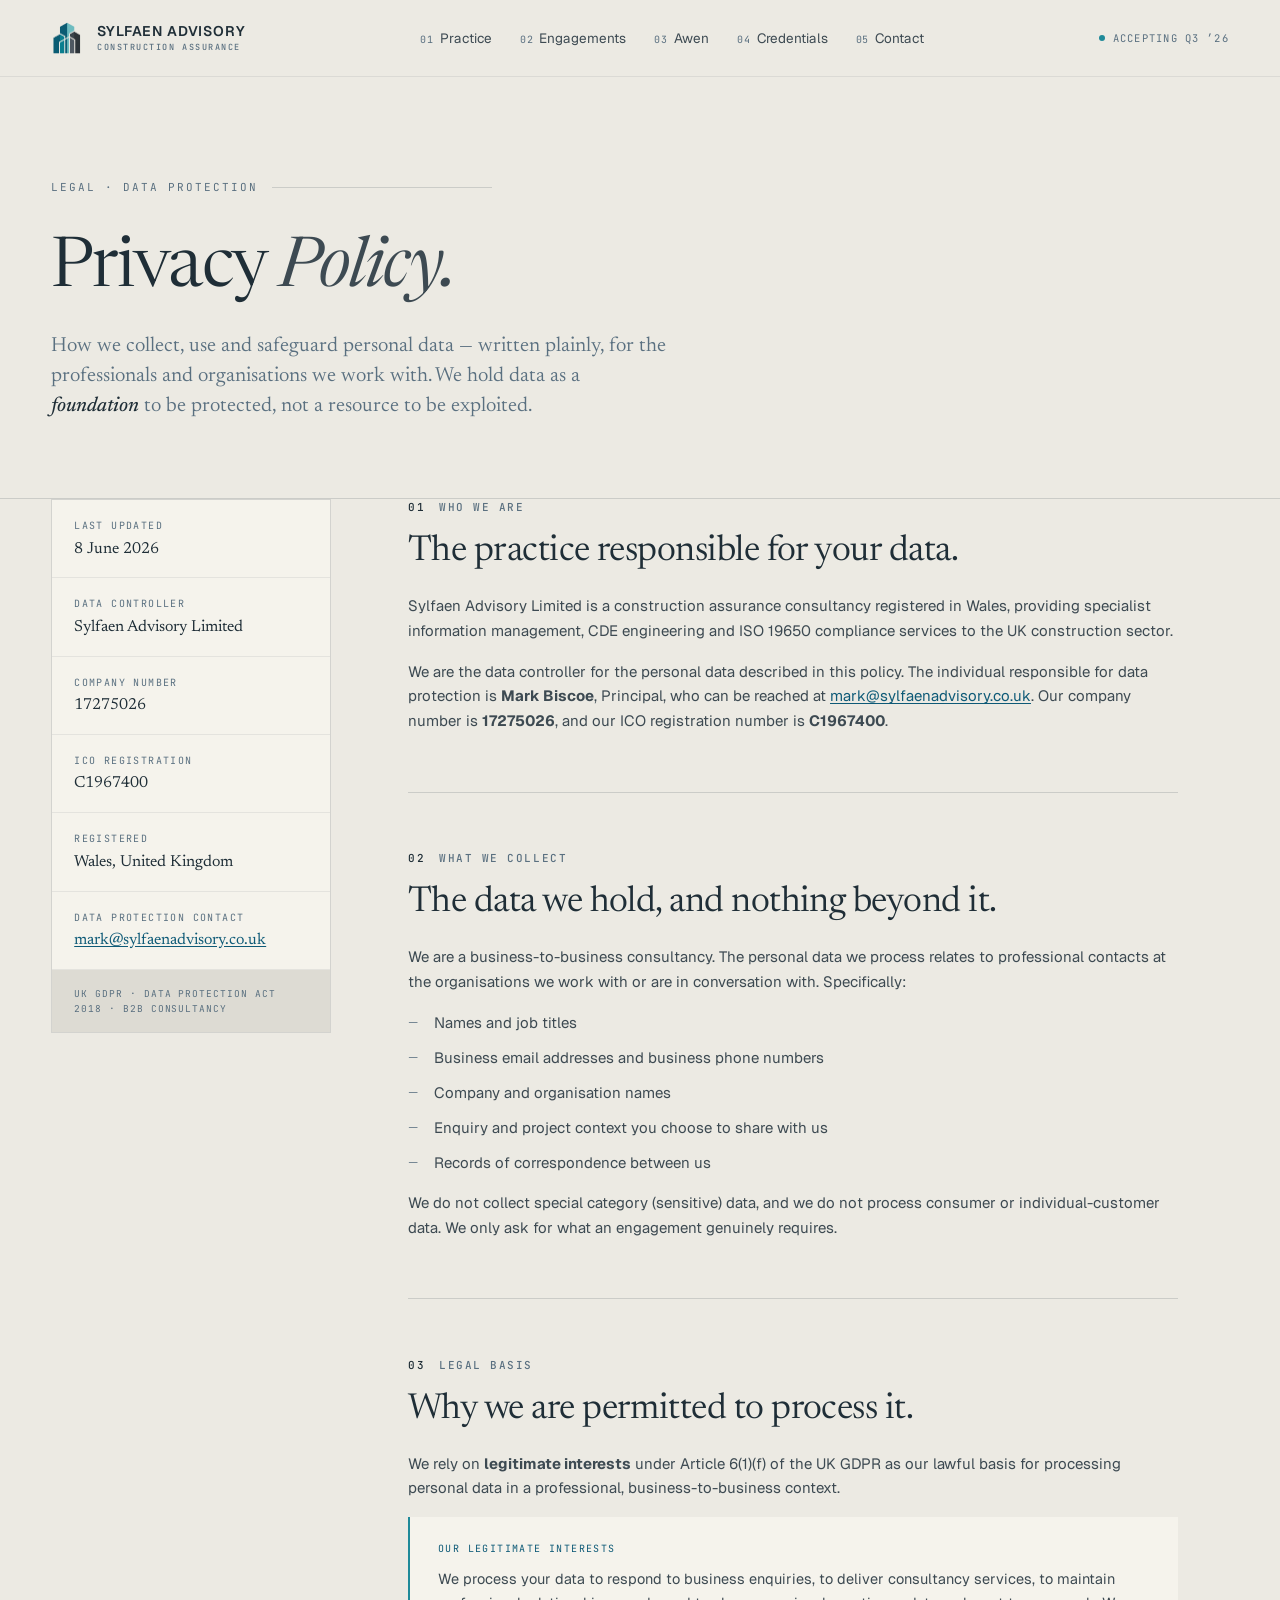
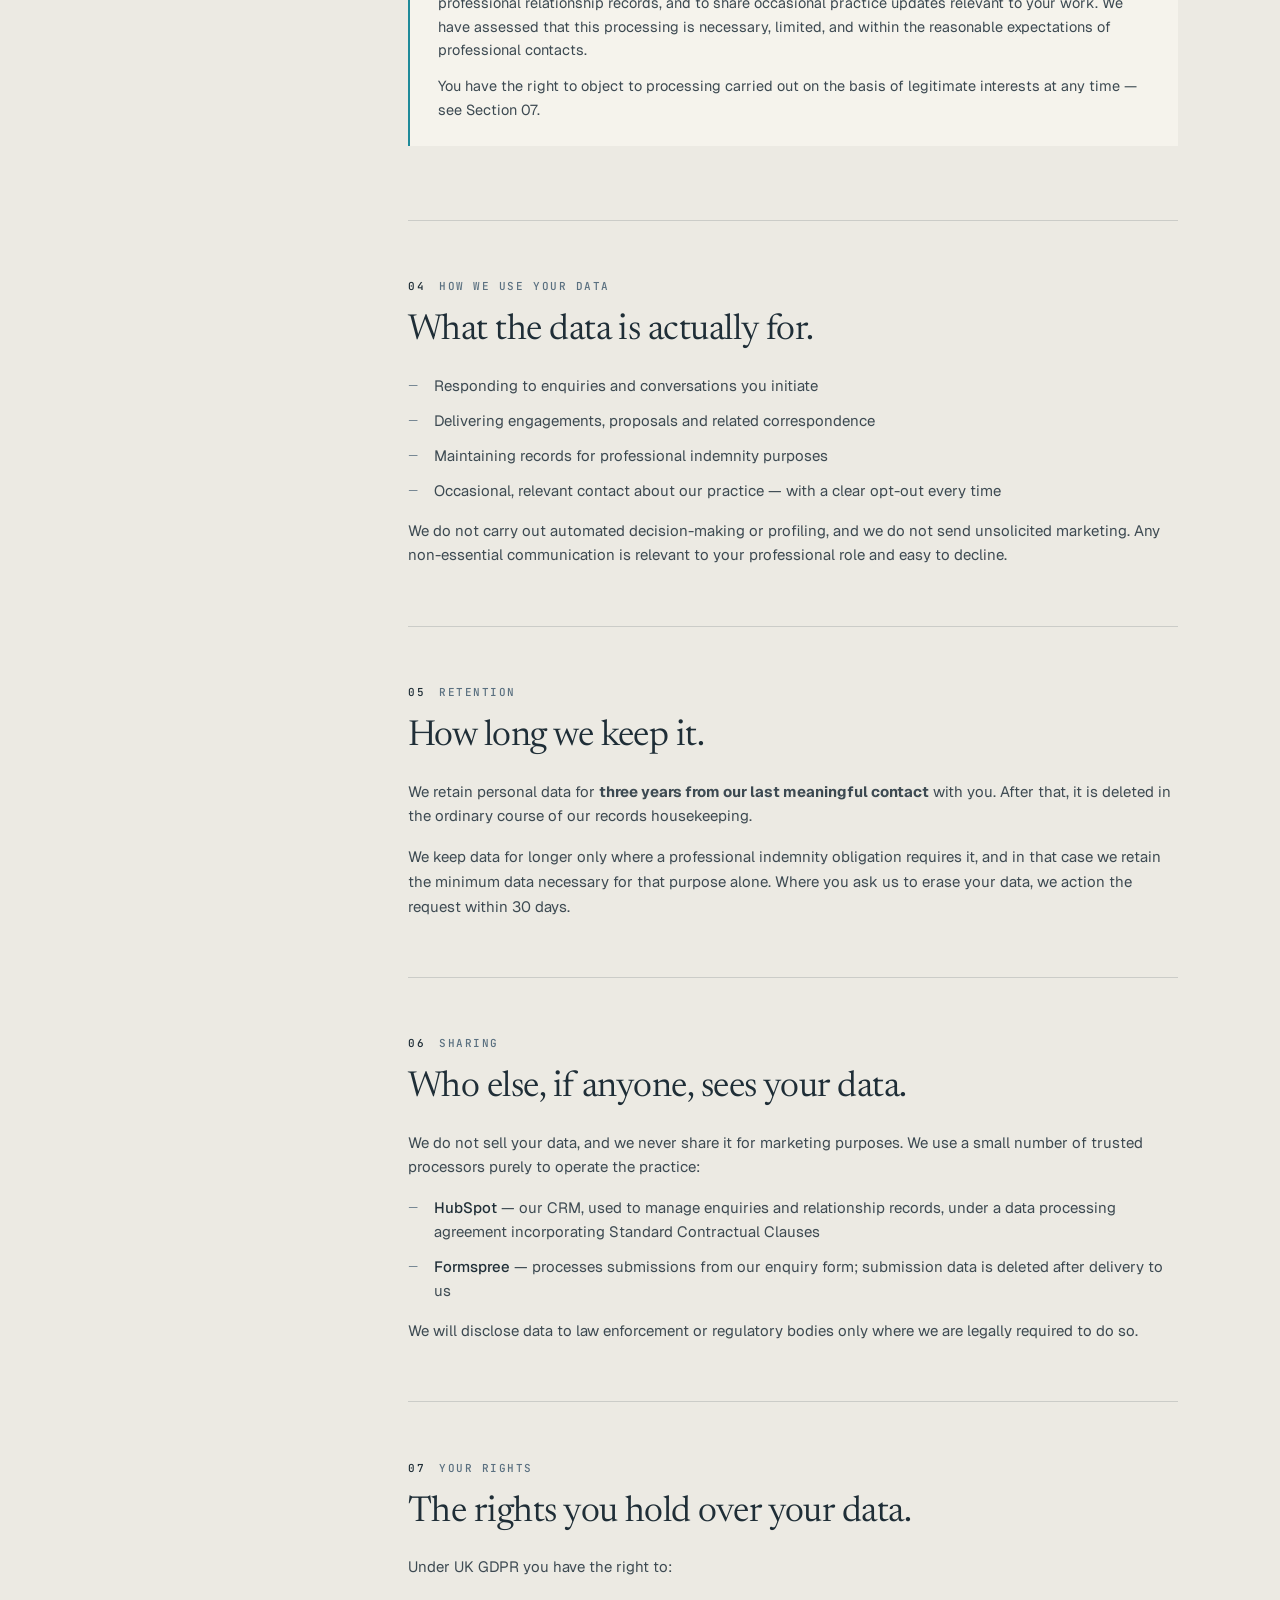
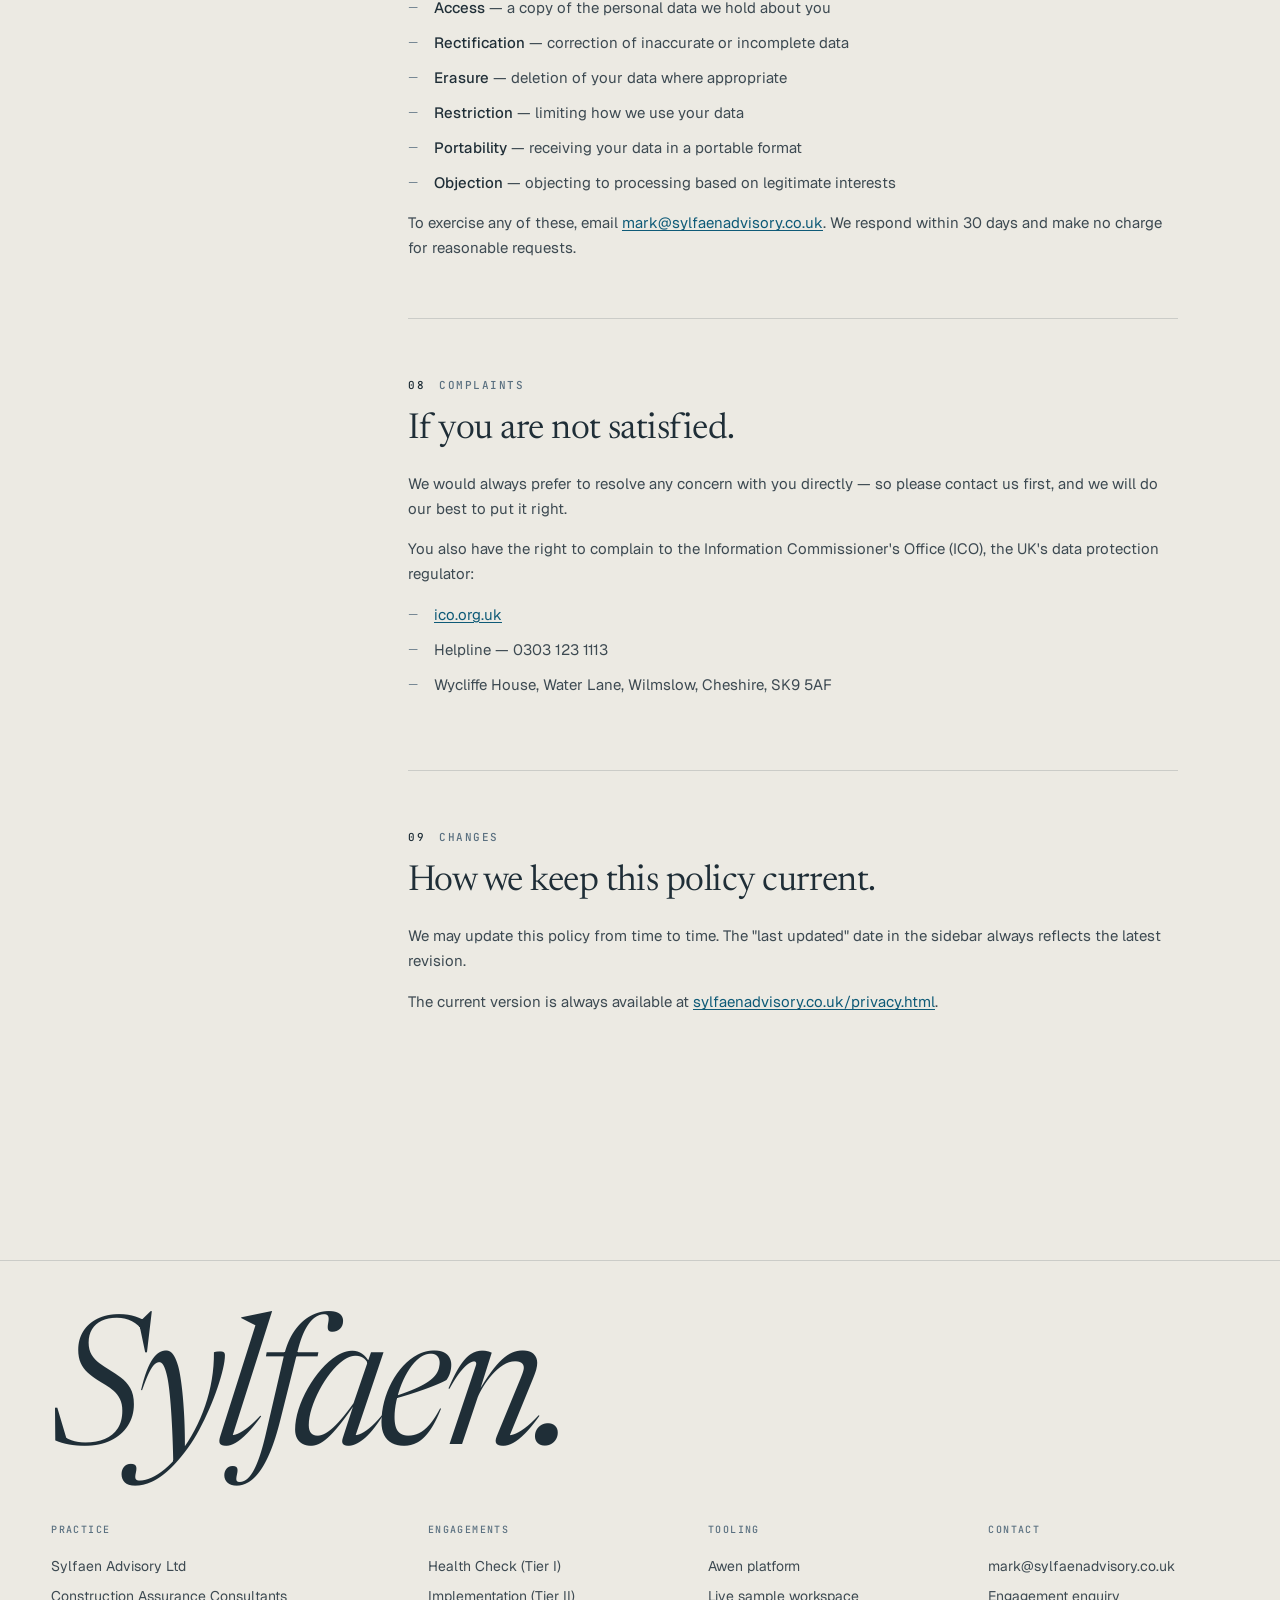
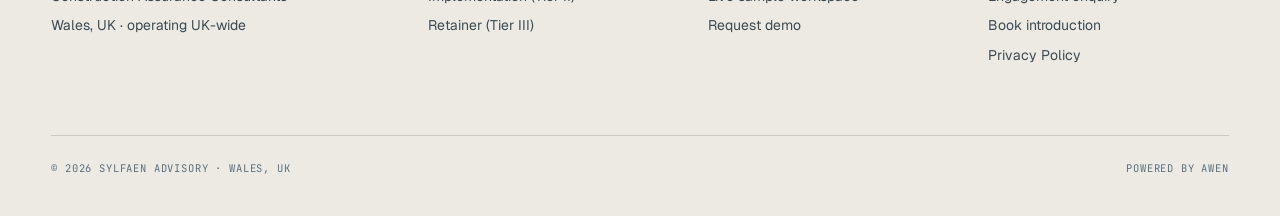
==== privacy.html @ 155e2cb7 "Refresh Sylfaen logo, tidy copy, and gate Awen live demo Swap SVG wordmark for new PNG logo mark acr" ====
<!DOCTYPE html>
<html lang="en">
<head>
  <meta charset="UTF-8" />
  <meta name="viewport" content="width=device-width, initial-scale=1.0" />
  <title>Privacy Policy — Sylfaen Advisory</title>
  <meta name="description" content="How Sylfaen Advisory Limited collects, uses and protects personal data, in line with UK GDPR. A B2B construction assurance consultancy based in Wales." />

  <link rel="preconnect" href="https://fonts.googleapis.com" />
  <link rel="preconnect" href="https://fonts.gstatic.com" crossorigin />
  <link rel="stylesheet" href="https://fonts.googleapis.com/css2?family=Newsreader:ital,opsz,wght@0,6..72,300..700;1,6..72,300..700&family=Source+Serif+4:ital,opsz,wght@0,8..60,300..700;1,8..60,300..700&family=Cormorant+Garamond:ital,wght@0,300..700;1,300..700&family=Geist:wght@300..700&family=JetBrains+Mono:ital,wght@0,400..600;1,400..600&display=swap" />

  <link rel="stylesheet" href="styles.css" />

  <style>
    /* === Privacy page — scoped === */

    .legal-hero {
      padding-top: clamp(72px, 8vw, 120px);
      padding-bottom: clamp(48px, 6vw, 80px);
    }

    .legal-hero .hero-headline {
      font-size: clamp(40px, 5.4vw, 76px);
      max-width: 20ch;
    }

    .legal-layout {
      display: grid;
      grid-template-columns: 280px 1fr;
      gap: clamp(40px, 6vw, 96px);
      align-items: start;
    }

    @media (max-width: 880px) {
      .legal-layout { grid-template-columns: 1fr; gap: 40px; }
    }

    .legal-aside {
      position: sticky;
      top: 100px;
      display: flex;
      flex-direction: column;
      gap: 0;
      border: 1px solid var(--rule);
      background: var(--paper);
    }

    @media (max-width: 880px) {
      .legal-aside { position: static; }
    }

    .legal-aside .meta-row {
      display: flex;
      flex-direction: column;
      gap: 5px;
      padding: 18px 22px;
      border-bottom: 1px solid var(--rule-soft);
    }

    .legal-aside .meta-row:last-child { border-bottom: none; }

    .legal-aside .meta-row .k {
      font-family: var(--mono);
      font-size: 10px;
      letter-spacing: 0.14em;
      text-transform: uppercase;
      color: var(--slate);
    }

    .legal-aside .meta-row .v {
      font-family: var(--serif);
      font-size: 16px;
      font-weight: 400;
      color: var(--ink);
      line-height: 1.3;
    }

    .legal-aside .meta-row .v a {
      color: var(--accent-deep);
      text-decoration: underline;
      text-underline-offset: 2px;
    }

    .legal-aside .meta-foot {
      padding: 16px 22px;
      font-family: var(--mono);
      font-size: 9.5px;
      letter-spacing: 0.1em;
      line-height: 1.6;
      text-transform: uppercase;
      color: var(--slate);
      background: var(--bg-deep);
    }

    .legal-body {
      max-width: 70ch;
    }

    .legal-section {
      padding-bottom: clamp(40px, 4.5vw, 64px);
      margin-bottom: clamp(40px, 4.5vw, 64px);
      border-bottom: 1px solid var(--rule);
    }

    .legal-section:last-child {
      border-bottom: none;
      margin-bottom: 0;
    }

    .legal-section .eyebrow {
      margin-bottom: 16px;
    }

    .legal-section h2 {
      font-family: var(--serif);
      font-weight: 380;
      font-size: clamp(26px, 2.8vw, 38px);
      line-height: 1.12;
      letter-spacing: -0.015em;
      color: var(--ink);
      margin-bottom: 22px;
      text-wrap: balance;
    }

    .legal-section p {
      font-size: 15px;
      line-height: 1.65;
      color: var(--ink-soft);
      margin-bottom: 16px;
    }

    .legal-section p:last-child { margin-bottom: 0; }

    .legal-section a {
      color: var(--accent-deep);
      text-decoration: underline;
      text-underline-offset: 2px;
      transition: color 160ms ease;
    }

    .legal-section a:hover { color: var(--accent); }

    .legal-list {
      list-style: none;
      margin: 0 0 16px 0;
      padding: 0;
      display: flex;
      flex-direction: column;
      gap: 11px;
    }

    .legal-list li {
      position: relative;
      padding-left: 26px;
      font-size: 15px;
      line-height: 1.6;
      color: var(--ink-soft);
    }

    .legal-list li::before {
      content: "—";
      position: absolute;
      left: 0;
      top: 0;
      color: var(--slate);
      font-family: var(--serif);
    }

    .legal-list li strong {
      color: var(--ink);
      font-weight: 480;
    }

    .legal-callout {
      background: var(--paper);
      border-left: 2px solid var(--accent);
      padding: 24px 28px;
      margin: 8px 0 16px 0;
    }

    .legal-callout .callout-label {
      font-family: var(--mono);
      font-size: 10px;
      letter-spacing: 0.14em;
      text-transform: uppercase;
      color: var(--accent-deep);
      margin-bottom: 10px;
    }

    .legal-callout p {
      margin-bottom: 0;
      color: var(--ink-soft);
      font-size: 14.5px;
    }

    .legal-callout p + p { margin-top: 12px; }
  </style>
</head>
<body>
  <header class="nav">
    <div class="wrap nav-inner">
      <a href="index.html" class="wordmark">
        <img src="assets/sylfaen-logo-mark.png" alt="" class="mark-svg" />
        <span class="label">
          <span>Sylfaen Advisory</span>
          <span class="sub">Construction Assurance</span>
        </span>
      </a>
      <nav class="nav-links">
        <a href="index.html#practice"><span class="num">01</span>Practice</a>
        <a href="index.html#engagements"><span class="num">02</span>Engagements</a>
        <a href="index.html#awen"><span class="num">03</span>Awen</a>
        <a href="index.html#credentials"><span class="num">04</span>Credentials</a>
        <a href="index.html#contact"><span class="num">05</span>Contact</a>
      </nav>
      <div class="nav-status">
        <span class="dot"></span>
        Accepting Q3 ’26
      </div>
    </div>
  </header>

  <section class="section hero legal-hero" id="top">
    <div class="wrap">
      <div class="hero-eyebrow">
        <span>Legal · Data protection</span>
      </div>
      <h1 class="hero-headline">Privacy <em>Policy.</em></h1>
      <p class="hero-lead" style="margin-top: 28px; max-width: 56ch;">
        How we collect, use and safeguard personal data — written plainly,
        for the professionals and organisations we work with. We hold data
        as a <strong>foundation</strong> to be protected, not a resource to be exploited.
      </p>
    </div>
  </section>

  <section class="section section-rule">
    <div class="wrap">
      <div class="legal-layout">
        <aside class="legal-aside">
          <div class="meta-row">
            <span class="k">Last updated</span>
            <span class="v">8 June 2026</span>
          </div>
          <div class="meta-row">
            <span class="k">Data controller</span>
            <span class="v">Sylfaen Advisory Limited</span>
          </div>
          <div class="meta-row">
            <span class="k">Company number</span>
            <span class="v">17275026</span>
          </div>
          <div class="meta-row">
            <span class="k">ICO registration</span>
            <span class="v">C1967400</span>
          </div>
          <div class="meta-row">
            <span class="k">Registered</span>
            <span class="v">Wales, United Kingdom</span>
          </div>
          <div class="meta-row">
            <span class="k">Data protection contact</span>
            <span class="v"><a href="mailto:mark@sylfaenadvisory.co.uk">mark@sylfaenadvisory.co.uk</a></span>
          </div>
          <div class="meta-foot">
            UK GDPR · Data Protection Act 2018 · B2B consultancy
          </div>
        </aside>

        <div class="legal-body">
          <div class="legal-section">
            <div class="eyebrow"><span class="num">01</span>Who we are</div>
            <h2>The practice responsible for your data.</h2>
            <p>
              Sylfaen Advisory Limited is a construction assurance consultancy
              registered in Wales, providing specialist information management,
              CDE engineering and ISO 19650 compliance services to the UK
              construction sector.
            </p>
            <p>
              We are the data controller for the personal data described in this
              policy. The individual responsible for data protection is
              <strong> Mark Biscoe</strong>, Principal, who can be reached at
              <a href="mailto:mark@sylfaenadvisory.co.uk"> mark@sylfaenadvisory.co.uk</a>.
              Our company number is <strong>17275026</strong>, and our ICO
              registration number is <strong>C1967400</strong>.
            </p>
          </div>

          <div class="legal-section">
            <div class="eyebrow"><span class="num">02</span>What we collect</div>
            <h2>The data we hold, and nothing beyond it.</h2>
            <p>
              We are a business-to-business consultancy. The personal data we
              process relates to professional contacts at the organisations we
              work with or are in conversation with. Specifically:
            </p>
            <ul class="legal-list">
              <li>Names and job titles</li>
              <li>Business email addresses and business phone numbers</li>
              <li>Company and organisation names</li>
              <li>Enquiry and project context you choose to share with us</li>
              <li>Records of correspondence between us</li>
            </ul>
            <p>
              We do not collect special category (sensitive) data, and we do not
              process consumer or individual-customer data. We only ask for what
              an engagement genuinely requires.
            </p>
          </div>

          <div class="legal-section">
            <div class="eyebrow"><span class="num">03</span>Legal basis</div>
            <h2>Why we are permitted to process it.</h2>
            <p>
              We rely on <strong>legitimate interests</strong> under Article 6(1)(f)
              of the UK GDPR as our lawful basis for processing personal data in a
              professional, business-to-business context.
            </p>
            <div class="legal-callout">
              <div class="callout-label">Our legitimate interests</div>
              <p>
                We process your data to respond to business enquiries, to deliver
                consultancy services, to maintain professional relationship
                records, and to share occasional practice updates relevant to your
                work. We have assessed that this processing is necessary, limited,
                and within the reasonable expectations of professional contacts.
              </p>
              <p>
                You have the right to object to processing carried out on the basis
                of legitimate interests at any time — see Section 07.
              </p>
            </div>
          </div>

          <div class="legal-section">
            <div class="eyebrow"><span class="num">04</span>How we use your data</div>
            <h2>What the data is actually for.</h2>
            <ul class="legal-list">
              <li>Responding to enquiries and conversations you initiate</li>
              <li>Delivering engagements, proposals and related correspondence</li>
              <li>Maintaining records for professional indemnity purposes</li>
              <li>Occasional, relevant contact about our practice — with a clear opt-out every time</li>
            </ul>
            <p>
              We do not carry out automated decision-making or profiling, and we
              do not send unsolicited marketing. Any non-essential communication is
              relevant to your professional role and easy to decline.
            </p>
          </div>

          <div class="legal-section">
            <div class="eyebrow"><span class="num">05</span>Retention</div>
            <h2>How long we keep it.</h2>
            <p>
              We retain personal data for <strong>three years from our last
              meaningful contact</strong> with you. After that, it is deleted in
              the ordinary course of our records housekeeping.
            </p>
            <p>
              We keep data for longer only where a professional indemnity
              obligation requires it, and in that case we retain the minimum data
              necessary for that purpose alone. Where you ask us to erase your
              data, we action the request within 30 days.
            </p>
          </div>

          <div class="legal-section">
            <div class="eyebrow"><span class="num">06</span>Sharing</div>
            <h2>Who else, if anyone, sees your data.</h2>
            <p>
              We do not sell your data, and we never share it for marketing
              purposes. We use a small number of trusted processors purely to
              operate the practice:
            </p>
            <ul class="legal-list">
              <li><strong>HubSpot</strong> — our CRM, used to manage enquiries and relationship records, under a data processing agreement incorporating Standard Contractual Clauses</li>
              <li><strong>Formspree</strong> — processes submissions from our enquiry form; submission data is deleted after delivery to us</li>
            </ul>
            <p>
              We will disclose data to law enforcement or regulatory bodies only
              where we are legally required to do so.
            </p>
          </div>

          <div class="legal-section">
            <div class="eyebrow"><span class="num">07</span>Your rights</div>
            <h2>The rights you hold over your data.</h2>
            <p>Under UK GDPR you have the right to:</p>
            <ul class="legal-list">
              <li><strong>Access</strong> — a copy of the personal data we hold about you</li>
              <li><strong>Rectification</strong> — correction of inaccurate or incomplete data</li>
              <li><strong>Erasure</strong> — deletion of your data where appropriate</li>
              <li><strong>Restriction</strong> — limiting how we use your data</li>
              <li><strong>Portability</strong> — receiving your data in a portable format</li>
              <li><strong>Objection</strong> — objecting to processing based on legitimate interests</li>
            </ul>
            <p>
              To exercise any of these, email
              <a href="mailto:mark@sylfaenadvisory.co.uk"> mark@sylfaenadvisory.co.uk</a>.
              We respond within 30 days and make no charge for reasonable requests.
            </p>
          </div>

          <div class="legal-section">
            <div class="eyebrow"><span class="num">08</span>Complaints</div>
            <h2>If you are not satisfied.</h2>
            <p>
              We would always prefer to resolve any concern with you directly — so
              please contact us first, and we will do our best to put it right.
            </p>
            <p>
              You also have the right to complain to the Information Commissioner's
              Office (ICO), the UK's data protection regulator:
            </p>
            <ul class="legal-list">
              <li><a href="https://ico.org.uk" target="_blank" rel="noopener noreferrer">ico.org.uk</a></li>
              <li>Helpline — 0303 123 1113</li>
              <li>Wycliffe House, Water Lane, Wilmslow, Cheshire, SK9 5AF</li>
            </ul>
          </div>

          <div class="legal-section">
            <div class="eyebrow"><span class="num">09</span>Changes</div>
            <h2>How we keep this policy current.</h2>
            <p>
              We may update this policy from time to time. The "last updated" date
              in the sidebar always reflects the latest revision.
            </p>
            <p>
              The current version is always available at
              <a href="https://sylfaenadvisory.co.uk/privacy.html"> sylfaenadvisory.co.uk/privacy.html</a>.
            </p>
          </div>
        </div>
      </div>
    </div>
  </section>

  <footer class="footer">
    <div class="wrap">
      <div class="footer-mono-title">Sylfaen.</div>
      <div class="footer-grid">
        <div class="footer-col">
          <h4>Practice</h4>
          <ul>
            <li>Sylfaen Advisory Ltd</li>
            <li>Construction Assurance Consultants</li>
            <li>Wales, UK · operating UK-wide</li>
          </ul>
        </div>
        <div class="footer-col">
          <h4>Engagements</h4>
          <ul>
            <li><a href="index.html#engagements">Health Check (Tier I)</a></li>
            <li><a href="index.html#engagements">Implementation (Tier II)</a></li>
            <li><a href="index.html#engagements">Retainer (Tier III)</a></li>
          </ul>
        </div>
        <div class="footer-col">
          <h4>Tooling</h4>
          <ul>
            <li><a href="index.html#awen">Awen platform</a></li>
            <li><a href="index.html#awen">Live sample workspace</a></li>
            <li><a href="index.html#awen">Request demo</a></li>
          </ul>
        </div>
        <div class="footer-col">
          <h4>Contact</h4>
          <ul>
            <li><a href="mailto:mark@sylfaenadvisory.co.uk">mark@sylfaenadvisory.co.uk</a></li>
            <li><a href="index.html#contact">Engagement enquiry</a></li>
            <li><a href="index.html#contact">Book introduction</a></li>
            <li><a href="privacy.html">Privacy Policy</a></li>
          </ul>
        </div>
      </div>
      <div class="footer-meta">
        <span>© 2026 Sylfaen Advisory · Wales, UK</span>
        <span>Powered by Awen</span>
      </div>
    </div>
  </footer>
</body>
</html>
---- styles.css ----
/* === Sylfaen Advisory — Quiet Authority === */

:root {
  /* Palette — Sylfaen brand */
  --bg: #ECEAE3;
  --bg-deep: #DDDBD3;
  --paper: #F5F3EC;
  --ink: #1F2E37;
  --ink-soft: #3D4A52;
  --slate: #5A7080;
  --slate-soft: #8A9AA8;
  --rule: rgba(31, 46, 55, 0.16);
  --rule-soft: rgba(31, 46, 55, 0.08);
  --accent: #1F8A99;
  --accent-deep: #0E5A77;
  --accent-bright: #0ABFBF;
  --warn: #8C5A3D;

  /* Type */
  --serif: "Newsreader", "Source Serif 4", Georgia, serif;
  --sans: "Geist", "Söhne", -apple-system, BlinkMacSystemFont, "Segoe UI", sans-serif;
  --mono: "JetBrains Mono", ui-monospace, SFMono-Regular, Menlo, monospace;

  /* Scale */
  --gutter: clamp(20px, 4vw, 64px);
  --max-w: 1320px;
  --section-pad: clamp(80px, 10vw, 160px);
}

* { box-sizing: border-box; margin: 0; padding: 0; }

html, body {
  background: var(--bg);
  color: var(--ink);
  font-family: var(--sans);
  font-size: 16px;
  line-height: 1.55;
  -webkit-font-smoothing: antialiased;
  -moz-osx-font-smoothing: grayscale;
  font-feature-settings: "ss01", "ss02", "kern";
  text-rendering: optimizeLegibility;
}

body {
  overflow-x: hidden;
}

::selection {
  background: var(--ink);
  color: var(--bg);
}

a {
  color: inherit;
  text-decoration: none;
}

button {
  font: inherit;
  color: inherit;
  background: none;
  border: none;
  cursor: pointer;
}

/* === Layout === */

.wrap {
  max-width: var(--max-w);
  margin: 0 auto;
  padding-left: var(--gutter);
  padding-right: var(--gutter);
}

.section {
  padding-top: var(--section-pad);
  padding-bottom: var(--section-pad);
  position: relative;
}

.section + .section {
  padding-top: 0;
}

.section-rule {
  border-top: 1px solid var(--rule);
}

.section-head {
  display: grid;
  grid-template-columns: 1fr 2.4fr;
  gap: clamp(24px, 5vw, 80px);
  margin-bottom: clamp(40px, 6vw, 80px);
  align-items: baseline;
}

@media (max-width: 760px) {
  .section-head { grid-template-columns: 1fr; gap: 16px; }
}

.eyebrow {
  font-family: var(--mono);
  font-size: 11px;
  letter-spacing: 0.14em;
  text-transform: uppercase;
  color: var(--slate);
  font-weight: 500;
}

.eyebrow .num {
  color: var(--ink);
  margin-right: 14px;
  display: inline-block;
}

.section-title {
  font-family: var(--serif);
  font-weight: 380;
  font-size: clamp(34px, 4.6vw, 64px);
  line-height: 1.05;
  letter-spacing: -0.018em;
  color: var(--ink);
  text-wrap: balance;
}

.section-title em {
  font-style: italic;
  font-weight: 380;
  color: var(--ink-soft);
}

.section-sub {
  font-family: var(--serif);
  font-size: clamp(18px, 1.5vw, 22px);
  line-height: 1.45;
  color: var(--slate);
  max-width: 56ch;
  margin-top: 24px;
  font-weight: 380;
  text-wrap: pretty;
}

/* === Nav === */

.nav {
  position: sticky;
  top: 0;
  z-index: 50;
  background: color-mix(in oklab, var(--bg) 92%, transparent);
  backdrop-filter: saturate(160%) blur(12px);
  -webkit-backdrop-filter: saturate(160%) blur(12px);
  border-bottom: 1px solid var(--rule-soft);
}

.nav-inner {
  display: flex;
  align-items: center;
  justify-content: space-between;
  gap: 40px;
  height: 76px;
}

.wordmark {
  display: flex;
  align-items: center;
  gap: 14px;
  font-family: var(--sans);
  font-size: 16px;
  letter-spacing: -0.005em;
  font-weight: 600;
  text-transform: uppercase;
  letter-spacing: 0.04em;
  flex-shrink: 0;
}

.wordmark .mark-svg {
  width: 32px;
  height: 32px;
  display: block;
  flex-shrink: 0;
}

.wordmark .mark {
  width: 28px;
  height: 28px;
  display: grid;
  place-items: center;
  border: 1px solid var(--ink);
  font-family: var(--serif);
  font-style: italic;
  font-size: 16px;
  font-weight: 400;
}

.wordmark .label {
  display: flex;
  flex-direction: column;
  line-height: 1.05;
  gap: 3px;
}

.wordmark .label > span:first-child {
  font-weight: 600;
  letter-spacing: 0.06em;
  font-size: 14px;
  color: var(--ink);
}

.wordmark .label .sub {
  font-family: var(--mono);
  font-size: 8.5px;
  letter-spacing: 0.18em;
  text-transform: uppercase;
  color: var(--slate);
  font-weight: 500;
  margin-top: 2px;
}

.nav-links {
  display: flex;
  gap: 28px;
  align-items: center;
}

.nav-links a {
  font-size: 13.5px;
  color: var(--ink-soft);
  position: relative;
  transition: color 160ms ease;
  white-space: nowrap;
}

.nav-links a:hover { color: var(--ink); }

.nav-links a .num {
  font-family: var(--mono);
  font-size: 10px;
  color: var(--slate);
  margin-right: 6px;
  letter-spacing: 0.08em;
}

.nav-status {
  display: flex;
  align-items: center;
  gap: 8px;
  font-family: var(--mono);
  font-size: 10.5px;
  text-transform: uppercase;
  letter-spacing: 0.12em;
  color: var(--slate);
}

.nav-status .dot {
  width: 6px;
  height: 6px;
  background: var(--accent);
  border-radius: 50%;
  animation: pulse 2.4s ease-in-out infinite;
}

@keyframes pulse {
  0%, 100% { opacity: 1; }
  50% { opacity: 0.4; }
}

@media (max-width: 980px) {
  .nav-links { display: none; }
}

/* === Buttons === */

.btn {
  display: inline-flex;
  align-items: center;
  gap: 10px;
  padding: 14px 22px;
  font-size: 13.5px;
  letter-spacing: 0.01em;
  border: 1px solid var(--ink);
  transition: all 200ms ease;
  cursor: pointer;
  font-family: var(--sans);
  font-weight: 450;
}

.btn-primary {
  background: var(--ink);
  color: var(--bg);
}

.btn-primary:hover {
  background: var(--ink-soft);
}

.btn-ghost {
  background: transparent;
  color: var(--ink);
}

.btn-ghost:hover {
  background: var(--ink);
  color: var(--bg);
}

.btn .arrow {
  font-family: var(--serif);
  font-style: italic;
  font-size: 16px;
  line-height: 1;
  transform: translateY(-0.5px);
  transition: transform 200ms ease;
}

.btn:hover .arrow { transform: translate(2px, -0.5px); }

/* === Hero === */

.hero {
  padding-top: clamp(80px, 9vw, 140px);
  padding-bottom: clamp(80px, 9vw, 140px);
  position: relative;
}

/* === Hero — image behind === */

.hero-imaged {
  padding-top: clamp(120px, 12vw, 200px);
  padding-bottom: clamp(120px, 12vw, 180px);
  background: #0a0807;
  color: #f0ebe1;
  margin-bottom: 0;
}

.hero-bg {
  position: absolute;
  inset: 0;
  overflow: hidden;
  z-index: 0;
}

.hero-bg img {
  width: 100%;
  height: 100%;
  object-fit: cover;
  display: block;
  filter: saturate(0.95) contrast(1.06);
}

.hero-bg-veil {
  position: absolute;
  inset: 0;
  background:
    linear-gradient(105deg,
      rgba(10, 8, 7, 0.86) 0%,
      rgba(10, 8, 7, 0.72) 32%,
      rgba(10, 8, 7, 0.5) 58%,
      rgba(10, 8, 7, 0.68) 100%
    ),
    radial-gradient(ellipse at 25% 50%, rgba(10,8,7,0.4) 0%, transparent 60%);
}

.hero-imaged .wrap {
  position: relative;
  z-index: 1;
}

.hero-imaged .hero-eyebrow {
  color: rgba(240, 235, 225, 0.72);
}

.hero-imaged .hero-eyebrow::after {
  background: rgba(240, 235, 225, 0.28);
}

.hero-imaged .hero-headline {
  color: #f4eee2;
  text-shadow: 0 1px 30px rgba(0,0,0,0.35);
}

.hero-imaged .hero-headline em {
  color: rgba(244, 238, 226, 0.82);
}

.hero-imaged .hero-lead {
  color: rgba(240, 235, 225, 0.86);
}

.hero-imaged .hero-lead strong {
  color: #f4eee2;
}

.hero-imaged .hero-meta {
  border-left-color: rgba(240, 235, 225, 0.22);
}

.hero-imaged .hero-meta .row .k {
  color: rgba(240, 235, 225, 0.55);
}

.hero-imaged .hero-meta .row .v {
  color: #f4eee2;
}

.hero-imaged .btn-primary {
  background: #f4eee2;
  color: #1F2E37;
  border-color: #f4eee2;
}

.hero-imaged .btn-primary:hover {
  background: #fff;
  border-color: #fff;
}

.hero-imaged .btn-ghost {
  color: #f4eee2;
  border-color: rgba(240, 235, 225, 0.45);
}

.hero-imaged .btn-ghost:hover {
  background: #f4eee2;
  color: #1F2E37;
  border-color: #f4eee2;
}

.hero-imaged .hero-strip {
  border-top-color: rgba(240, 235, 225, 0.22);
}

.hero-imaged .hero-strip-label {
  color: rgba(240, 235, 225, 0.55);
}

.hero-imaged .hero-strip-item {
  color: rgba(240, 235, 225, 0.78);
}

.hero-imaged .hero-strip-item .v {
  color: #f4eee2;
}

.hero-imaged .hero-strip-item .k {
  color: rgba(240, 235, 225, 0.5);
}

.hero-imaged + .section {
  border-top: 1px solid var(--rule-soft);
}

.hero-eyebrow {
  font-family: var(--mono);
  font-size: 11px;
  letter-spacing: 0.18em;
  text-transform: uppercase;
  color: var(--slate);
  margin-bottom: 40px;
  display: flex;
  align-items: center;
  gap: 14px;
}

.hero-eyebrow::after {
  content: "";
  flex: 1;
  height: 1px;
  background: var(--rule);
  max-width: 220px;
}

.hero-headline {
  font-family: var(--serif);
  font-weight: 360;
  font-size: clamp(48px, 7.5vw, 116px);
  line-height: 0.98;
  letter-spacing: -0.025em;
  color: var(--ink);
  max-width: 14ch;
  text-wrap: balance;
}

.hero-headline em {
  font-style: italic;
  font-weight: 380;
  color: var(--ink-soft);
}

.hero-headline .underline {
  position: relative;
  white-space: nowrap;
}

.hero-headline .underline::after {
  content: "";
  position: absolute;
  left: 0; right: 0;
  bottom: 0.05em;
  height: 1px;
  background: var(--ink);
  opacity: 0.4;
}

.hero-grid {
  display: grid;
  grid-template-columns: 1.6fr 1fr;
  gap: clamp(40px, 6vw, 100px);
  align-items: end;
  margin-top: clamp(48px, 6vw, 80px);
}

@media (max-width: 980px) {
  .hero-grid { grid-template-columns: 1fr; }
}

.hero-lead {
  font-family: var(--serif);
  font-size: clamp(19px, 1.6vw, 23px);
  line-height: 1.45;
  color: var(--slate);
  max-width: 46ch;
  font-weight: 380;
  text-wrap: pretty;
}

.hero-lead strong {
  color: var(--ink);
  font-weight: 480;
  font-style: italic;
}

.hero-meta {
  display: flex;
  flex-direction: column;
  gap: 18px;
  border-left: 1px solid var(--rule);
  padding-left: 28px;
}

.hero-meta .row {
  display: flex;
  flex-direction: column;
  gap: 4px;
}

.hero-meta .row .k {
  font-family: var(--mono);
  font-size: 10px;
  letter-spacing: 0.14em;
  text-transform: uppercase;
  color: var(--slate);
}

.hero-meta .row .v {
  font-family: var(--serif);
  font-size: 17px;
  font-weight: 400;
  color: var(--ink);
}

.hero-cta {
  display: flex;
  gap: 14px;
  margin-top: 40px;
  flex-wrap: wrap;
}

/* Hero ticker / sample data strip */

.hero-strip {
  margin-top: clamp(60px, 7vw, 100px);
  padding-top: 24px;
  border-top: 1px solid var(--rule);
  display: grid;
  grid-template-columns: auto 1fr auto;
  gap: 32px;
  align-items: baseline;
}

.hero-strip-label {
  font-family: var(--mono);
  font-size: 10.5px;
  letter-spacing: 0.18em;
  text-transform: uppercase;
  color: var(--slate);
}

.hero-strip-content {
  display: flex;
  gap: 40px;
  overflow: hidden;
}

.hero-strip-item {
  display: flex;
  align-items: baseline;
  gap: 10px;
  font-size: 13px;
  color: var(--ink-soft);
  white-space: nowrap;
}

.hero-strip-item .v {
  font-family: var(--serif);
  font-size: 18px;
  font-weight: 420;
  color: var(--ink);
}

.hero-strip-item .k {
  font-family: var(--mono);
  font-size: 9.5px;
  letter-spacing: 0.12em;
  text-transform: uppercase;
  color: var(--slate);
}

/* === Practice / About === */

.practice-grid {
  display: grid;
  grid-template-columns: 1fr 1.4fr;
  gap: clamp(40px, 6vw, 100px);
  align-items: start;
}

@media (max-width: 880px) {
  .practice-grid { grid-template-columns: 1fr; }
}

.practice-aside {
  position: sticky;
  top: 100px;
  display: flex;
  flex-direction: column;
  gap: 24px;
}

.etymology {
  border: 1px solid var(--rule);
  padding: 28px;
  background: var(--paper);
}

.etymology .word {
  font-family: var(--serif);
  font-size: 32px;
  font-style: italic;
  font-weight: 380;
  color: var(--ink);
  margin-bottom: 4px;
}

.etymology .pron {
  font-family: var(--mono);
  font-size: 11px;
  color: var(--slate);
  letter-spacing: 0.06em;
  margin-bottom: 16px;
}

.etymology .def {
  font-size: 13.5px;
  color: var(--ink-soft);
  line-height: 1.55;
}

.etymology .def .pos {
  font-family: var(--serif);
  font-style: italic;
  color: var(--slate);
  margin-right: 6px;
}

.practice-body p {
  font-family: var(--serif);
  font-size: clamp(20px, 1.7vw, 26px);
  line-height: 1.45;
  font-weight: 380;
  color: var(--ink);
  text-wrap: pretty;
}

.practice-body p + p { margin-top: 28px; }

.practice-body .lead::first-letter {
  font-family: var(--serif);
  font-size: 4.6em;
  float: left;
  line-height: 0.88;
  padding-right: 12px;
  padding-top: 4px;
  font-weight: 380;
}

.practice-stats {
  margin-top: 56px;
  padding-top: 32px;
  border-top: 1px solid var(--rule);
  display: grid;
  grid-template-columns: repeat(4, 1fr);
  gap: 32px;
}

@media (max-width: 760px) {
  .practice-stats { grid-template-columns: repeat(2, 1fr); }
}

.practice-stat .v {
  font-family: var(--serif);
  font-size: clamp(32px, 3vw, 44px);
  font-weight: 380;
  letter-spacing: -0.02em;
  color: var(--ink);
  line-height: 1;
  display: flex;
  align-items: baseline;
  gap: 4px;
}

.practice-stat .v .suffix {
  font-size: 0.5em;
  color: var(--slate);
  font-style: italic;
}

.practice-stat .k {
  font-size: 12.5px;
  color: var(--slate);
  margin-top: 10px;
  line-height: 1.4;
  max-width: 22ch;
}

/* === Engagements === */

.engagements {
  background: var(--bg-deep);
}

#engagements.section,
#awen.section {
  padding-top: 0;
  padding-bottom: 0;
}

.engagements-wrap {
  max-width: var(--max-w);
  margin: 0 auto;
  padding-left: var(--gutter);
  padding-right: var(--gutter);
  padding-top: var(--section-pad);
  padding-bottom: var(--section-pad);
}

.tiers {
  border-top: 1px solid var(--ink);
}

.tier {
  display: grid;
  grid-template-columns: 60px 1.6fr 1fr 220px;
  gap: clamp(20px, 3vw, 48px);
  padding: clamp(32px, 4vw, 56px) 0;
  border-bottom: 1px solid var(--rule);
  align-items: start;
  position: relative;
  transition: background 200ms ease;
  cursor: pointer;
}

.tier:hover {
  background: color-mix(in oklab, var(--bg-deep) 50%, var(--bg) 50%);
}

@media (max-width: 880px) {
  .tier { grid-template-columns: 40px 1fr; }
  .tier > .tier-meta, .tier > .tier-price { grid-column: 2; }
}

.tier-num {
  font-family: var(--mono);
  font-size: 11px;
  letter-spacing: 0.14em;
  color: var(--slate);
  padding-top: 8px;
}

.tier-title {
  font-family: var(--serif);
  font-size: clamp(24px, 2.4vw, 34px);
  font-weight: 400;
  line-height: 1.15;
  letter-spacing: -0.01em;
  color: var(--ink);
  text-wrap: balance;
}

.tier-tag {
  font-family: var(--mono);
  font-size: 10.5px;
  letter-spacing: 0.12em;
  text-transform: uppercase;
  color: var(--accent-deep);
  margin-bottom: 12px;
  display: flex;
  align-items: center;
  gap: 8px;
}

.tier-tag::before {
  content: "";
  width: 4px;
  height: 4px;
  background: var(--accent);
  border-radius: 50%;
}

.tier-meta {
  font-size: 14.5px;
  line-height: 1.55;
  color: var(--slate);
  padding-top: 8px;
  max-width: 42ch;
}

.tier-meta strong {
  color: var(--ink);
  font-weight: 480;
}

.tier-includes {
  margin-top: 14px;
  display: flex;
  flex-wrap: wrap;
  gap: 6px;
}

.tier-pill {
  font-family: var(--mono);
  font-size: 10px;
  letter-spacing: 0.04em;
  text-transform: uppercase;
  padding: 4px 8px;
  border: 1px solid var(--rule);
  color: var(--slate);
}

.tier-price {
  text-align: right;
  display: flex;
  flex-direction: column;
  align-items: flex-end;
  gap: 4px;
}

.tier-price .amount {
  font-family: var(--serif);
  font-size: clamp(26px, 2.6vw, 36px);
  font-weight: 380;
  color: var(--ink);
  letter-spacing: -0.015em;
  line-height: 1;
}

.tier-price .unit {
  font-family: var(--mono);
  font-size: 10.5px;
  letter-spacing: 0.1em;
  text-transform: uppercase;
  color: var(--slate);
}

.tier-price .arrow {
  margin-top: 14px;
  font-family: var(--serif);
  font-style: italic;
  color: var(--ink);
  font-size: 16px;
  display: inline-flex;
  align-items: center;
  gap: 4px;
  transition: gap 200ms ease;
}

.tier:hover .tier-price .arrow { gap: 10px; }

/* === Awen interactive === */

.awen {
  background: var(--ink);
  color: var(--bg);
}

.awen-inner {
  max-width: var(--max-w);
  margin: 0 auto;
  padding-left: var(--gutter);
  padding-right: var(--gutter);
  padding-top: var(--section-pad);
  padding-bottom: var(--section-pad);
}

.awen .eyebrow { color: rgba(241, 237, 227, 0.55); }
.awen .eyebrow .num { color: var(--bg); }
.awen .section-title { color: var(--bg); }
.awen .section-title em { color: rgba(241, 237, 227, 0.68); }
.awen .section-sub { color: rgba(241, 237, 227, 0.62); }

.awen-frame {
  margin-top: clamp(40px, 5vw, 64px);
  background: #0E1014;
  border: 1px solid rgba(241, 237, 227, 0.12);
  overflow: hidden;
}

.awen-chrome {
  display: flex;
  align-items: center;
  justify-content: space-between;
  padding: 14px 20px;
  border-bottom: 1px solid rgba(241, 237, 227, 0.08);
  background: #0A0C10;
}

.awen-chrome-left {
  display: flex;
  align-items: center;
  gap: 14px;
  font-family: var(--mono);
  font-size: 11px;
  letter-spacing: 0.06em;
  color: rgba(241, 237, 227, 0.6);
}

.awen-chrome-dots {
  display: flex;
  gap: 6px;
}

.awen-chrome-dots span {
  width: 9px; height: 9px; border-radius: 50%;
  background: rgba(241, 237, 227, 0.18);
}

.awen-chrome-right {
  display: flex;
  align-items: center;
  gap: 10px;
  font-family: var(--mono);
  font-size: 10px;
  letter-spacing: 0.1em;
  text-transform: uppercase;
  color: rgba(241, 237, 227, 0.5);
}

.awen-chrome-right .dot {
  width: 6px; height: 6px; border-radius: 50%;
  background: var(--accent);
  box-shadow: 0 0 0 3px rgba(95, 107, 90, 0.18);
}

.awen-tabs {
  display: flex;
  border-bottom: 1px solid rgba(241, 237, 227, 0.08);
  padding: 0 20px;
}

.awen-tab {
  padding: 16px 20px;
  font-family: var(--mono);
  font-size: 11px;
  letter-spacing: 0.1em;
  text-transform: uppercase;
  color: rgba(241, 237, 227, 0.45);
  border-bottom: 1px solid transparent;
  transition: color 160ms ease, border-color 160ms ease;
  cursor: pointer;
  display: inline-flex;
  align-items: center;
  gap: 8px;
}

.awen-tab .num {
  color: rgba(241, 237, 227, 0.3);
}

.awen-tab:hover { color: rgba(241, 237, 227, 0.8); }

.awen-tab.active {
  color: var(--bg);
  border-bottom-color: var(--accent);
}

.awen-tab.active .num { color: var(--accent); }

.awen-body {
  padding: clamp(24px, 3vw, 40px);
  min-height: 540px;
}

/* Awen — Documents tab */

.awen-doc-grid {
  display: grid;
  grid-template-columns: 1.2fr 1fr;
  gap: 32px;
  min-height: 480px;
}

@media (max-width: 880px) {
  .awen-doc-grid { grid-template-columns: 1fr; }
}

.awen-panel {
  display: flex;
  flex-direction: column;
  gap: 20px;
}

.awen-panel-head {
  display: flex;
  justify-content: space-between;
  align-items: baseline;
  padding-bottom: 12px;
  border-bottom: 1px solid rgba(241, 237, 227, 0.08);
}

.awen-panel-title {
  font-family: var(--mono);
  font-size: 11px;
  letter-spacing: 0.14em;
  text-transform: uppercase;
  color: rgba(241, 237, 227, 0.65);
}

.awen-panel-aux {
  font-family: var(--mono);
  font-size: 10.5px;
  color: rgba(241, 237, 227, 0.4);
  letter-spacing: 0.04em;
}

.awen-doc-row {
  display: grid;
  grid-template-columns: 24px 1fr auto auto;
  gap: 14px;
  padding: 11px 8px;
  font-size: 12.5px;
  font-family: var(--mono);
  align-items: center;
  cursor: pointer;
  border-radius: 2px;
  transition: background 160ms ease;
  color: rgba(241, 237, 227, 0.82);
}

.awen-doc-row:hover { background: rgba(241, 237, 227, 0.04); }
.awen-doc-row.selected { background: rgba(95, 107, 90, 0.12); color: var(--bg); }

.awen-doc-row .status {
  width: 8px; height: 8px;
  border-radius: 50%;
}
.status.pass { background: #6FA37A; }
.status.warn { background: #C9A24A; }
.status.fail { background: #B8694D; }

.awen-doc-row .name { color: inherit; }
.awen-doc-row .rule { color: rgba(241, 237, 227, 0.4); font-size: 10.5px; }
.awen-doc-row .conf {
  font-size: 10.5px;
  color: rgba(241, 237, 227, 0.4);
  font-variant-numeric: tabular-nums;
}

.awen-detail {
  background: #060709;
  border: 1px solid rgba(241, 237, 227, 0.08);
  padding: 24px;
  display: flex;
  flex-direction: column;
  gap: 18px;
}

.awen-detail-head {
  display: flex;
  flex-direction: column;
  gap: 4px;
}

.awen-detail-name {
  font-family: var(--mono);
  font-size: 14px;
  color: var(--bg);
  line-height: 1.3;
  word-break: break-all;
}

.awen-detail-meta {
  font-family: var(--mono);
  font-size: 10.5px;
  letter-spacing: 0.06em;
  color: rgba(241, 237, 227, 0.4);
}

.awen-checks {
  display: flex;
  flex-direction: column;
  gap: 8px;
}

.awen-check {
  display: grid;
  grid-template-columns: 14px 1fr auto;
  gap: 12px;
  padding: 10px 0;
  border-bottom: 1px dashed rgba(241, 237, 227, 0.07);
  font-size: 12px;
  align-items: start;
}

.awen-check:last-child { border-bottom: none; }

.awen-check .icon {
  font-family: var(--mono);
  font-size: 12px;
  line-height: 1.2;
  margin-top: 1px;
}
.awen-check.pass .icon { color: #87B58E; }
.awen-check.warn .icon { color: #C9A24A; }
.awen-check.fail .icon { color: #C77D5F; }

.awen-check .lbl { color: rgba(241, 237, 227, 0.82); font-size: 12.5px; line-height: 1.4; }
.awen-check .lbl .det { color: rgba(241, 237, 227, 0.45); font-family: var(--mono); font-size: 10.5px; margin-top: 4px; display: block; }
.awen-check .pct { font-family: var(--mono); font-size: 11px; color: rgba(241, 237, 227, 0.65); }

/* Awen — Compliance bars */

.awen-comp {
  display: grid;
  grid-template-columns: 1fr 1.3fr;
  gap: 40px;
  min-height: 480px;
}

@media (max-width: 880px) {
  .awen-comp { grid-template-columns: 1fr; }
}

.awen-comp-aside {
  display: flex;
  flex-direction: column;
  gap: 20px;
}

.awen-score {
  border: 1px solid rgba(241, 237, 227, 0.1);
  padding: 28px;
}

.awen-score .label {
  font-family: var(--mono);
  font-size: 10.5px;
  letter-spacing: 0.14em;
  text-transform: uppercase;
  color: rgba(241, 237, 227, 0.5);
}

.awen-score .v {
  font-family: var(--serif);
  font-size: 88px;
  font-weight: 360;
  line-height: 1;
  margin-top: 12px;
  letter-spacing: -0.03em;
  display: flex;
  align-items: baseline;
}
.awen-score .v .pct { font-size: 28px; color: rgba(241, 237, 227, 0.5); margin-left: 4px; }

.awen-score .trend {
  margin-top: 14px;
  display: flex;
  align-items: center;
  gap: 8px;
  font-family: var(--mono);
  font-size: 11px;
  color: rgba(241, 237, 227, 0.6);
}

.awen-score .trend .delta { color: #87B58E; }

.awen-bars {
  display: flex;
  flex-direction: column;
  gap: 14px;
}

.awen-bar {
  display: flex;
  flex-direction: column;
  gap: 8px;
}

.awen-bar-head {
  display: flex;
  justify-content: space-between;
  align-items: baseline;
  font-family: var(--mono);
  font-size: 11px;
  letter-spacing: 0.04em;
  color: rgba(241, 237, 227, 0.78);
}

.awen-bar-head .pct {
  color: var(--bg);
  font-size: 13px;
  font-variant-numeric: tabular-nums;
}

.awen-bar-track {
  height: 4px;
  background: rgba(241, 237, 227, 0.08);
  position: relative;
  overflow: hidden;
}

.awen-bar-fill {
  position: absolute;
  inset: 0;
  width: 0;
  background: var(--accent);
  transition: width 900ms cubic-bezier(0.22, 0.61, 0.36, 1);
}

.awen-bar-fill.warn { background: #C9A24A; }
.awen-bar-fill.fail { background: #B8694D; }

.awen-bar-meta {
  font-family: var(--mono);
  font-size: 10px;
  color: rgba(241, 237, 227, 0.42);
  letter-spacing: 0.04em;
}

/* Awen — Activity / Timeline */

.awen-act {
  display: grid;
  grid-template-columns: 1.4fr 1fr;
  gap: 40px;
  min-height: 480px;
}

@media (max-width: 880px) {
  .awen-act { grid-template-columns: 1fr; }
}

.awen-feed {
  display: flex;
  flex-direction: column;
  gap: 2px;
}

.awen-feed-item {
  display: grid;
  grid-template-columns: 64px 14px 1fr auto;
  gap: 14px;
  padding: 14px 0;
  border-bottom: 1px solid rgba(241, 237, 227, 0.06);
  align-items: center;
  font-size: 12.5px;
}

.awen-feed-item .time {
  font-family: var(--mono);
  font-size: 10.5px;
  color: rgba(241, 237, 227, 0.4);
  letter-spacing: 0.04em;
}

.awen-feed-item .glyph {
  width: 8px; height: 8px;
  margin-left: 3px;
  border-radius: 50%;
}

.awen-feed-item .body {
  color: rgba(241, 237, 227, 0.82);
  line-height: 1.45;
}

.awen-feed-item .body strong {
  color: var(--bg);
  font-weight: 480;
}

.awen-feed-item .user {
  font-family: var(--mono);
  font-size: 10.5px;
  color: rgba(241, 237, 227, 0.5);
  letter-spacing: 0.04em;
}

.awen-sparkstack {
  display: flex;
  flex-direction: column;
  gap: 20px;
}

.awen-spark-card {
  border: 1px solid rgba(241, 237, 227, 0.1);
  padding: 20px;
}

.awen-spark-head {
  display: flex;
  justify-content: space-between;
  align-items: baseline;
  margin-bottom: 14px;
}

.awen-spark-label {
  font-family: var(--mono);
  font-size: 10.5px;
  letter-spacing: 0.12em;
  text-transform: uppercase;
  color: rgba(241, 237, 227, 0.5);
}

.awen-spark-v {
  font-family: var(--serif);
  font-size: 32px;
  font-weight: 380;
  color: var(--bg);
  line-height: 1;
  letter-spacing: -0.02em;
}

.awen-spark-svg {
  width: 100%;
  height: 60px;
  display: block;
}

.awen-gate-wrap { position: relative; margin-top: clamp(40px, 5vw, 64px); }
.awen-gate-frame { pointer-events: none; user-select: none; filter: saturate(0.85); }
.awen-gate-frame .awn-app { margin-top: 0; }
.awen-gate-overlay {
  position: absolute; inset: 0; z-index: 5;
  display: flex; flex-direction: column; align-items: center; justify-content: center;
  text-align: center; gap: 14px; padding: 40px;
  background: linear-gradient(180deg, rgba(12,20,26,0.35) 0%, rgba(12,20,26,0.72) 55%, rgba(12,20,26,0.88) 100%);
  backdrop-filter: blur(2px);
}
.awen-gate-eyebrow {
  font-family: var(--mono); font-size: 10.5px; letter-spacing: 0.14em; text-transform: uppercase;
  color: rgba(241,237,227,0.65);
}
.awen-gate-copy { max-width: 44ch; font-family: var(--serif); font-size: 19px; line-height: 1.4; color: var(--bg); font-weight: 380; margin: 0; }
.awen-gate-cta {
  display: inline-flex; align-items: center; gap: 8px; margin-top: 6px;
  padding: 12px 22px; border-radius: 6px; background: var(--bg); color: var(--ink);
  font-size: 13.5px; font-weight: 600; text-decoration: none;
  transition: transform 150ms ease, box-shadow 150ms ease;
}
.awen-gate-cta:hover { transform: translateY(-1px); box-shadow: 0 10px 24px -10px rgba(0,0,0,0.5); }

/* ============================================================
   === Awen product mock — Document generation workspace ===
   Self-contained light-theme product UI (matches platform).
   All classes prefixed .awn- and scoped under .awn-app.
   ============================================================ */

.awn-app {
  --awn-navy: #112532;
  --awn-navy-2: #0c1c27;
  --awn-teal: #2db8bf;
  --awn-teal-deep: #0d6e75;
  --awn-teal-tint: #e6f6f6;
  --awn-paper: #ffffff;
  --awn-bg: #f4f6f8;
  --awn-border: #e5e7eb;
  --awn-border-2: #eef1f3;
  --awn-ink: #1f2a33;
  --awn-ink-2: #3a4954;
  --awn-slate: #6b7780;
  --awn-faint: #9aa6ad;
  --awn-font: -apple-system, BlinkMacSystemFont, "Segoe UI", system-ui, "Helvetica Neue", sans-serif;

  margin-top: clamp(40px, 5vw, 64px);
  background: var(--awn-paper);
  border-radius: 8px;
  overflow: hidden;
  box-shadow: 0 40px 90px -40px rgba(0,0,0,0.6), 0 0 0 1px rgba(255,255,255,0.04);
  display: flex;
  flex-direction: column;
  height: clamp(580px, 74vh, 740px);
  font-family: var(--awn-font);
  color: var(--awn-ink);
  -webkit-font-smoothing: antialiased;
  font-size: 14px;
  line-height: 1.5;
  position: relative;
}
.awn-app *, .awn-app *::before, .awn-app *::after { box-sizing: border-box; }
.awn-app button { font-family: inherit; }

/* --- Top bar --- */
.awn-topbar {
  flex-shrink: 0;
  height: 46px;
  background: var(--awn-paper);
  border-bottom: 1px solid var(--awn-border);
  display: flex;
  align-items: center;
  gap: 10px;
  padding: 0 12px 0 14px;
  font-size: 12.5px;
}
.awn-tb-label {
  font-size: 9.5px;
  letter-spacing: 0.13em;
  font-weight: 600;
  color: var(--awn-faint);
  text-transform: uppercase;
}
.awn-tb-pill {
  display: inline-flex;
  align-items: center;
  gap: 7px;
  height: 28px;
  padding: 0 10px;
  border: 1px solid var(--awn-border);
  border-radius: 6px;
  background: var(--awn-paper);
  font-weight: 600;
  color: var(--awn-ink);
  cursor: pointer;
  white-space: nowrap;
  max-width: 210px;
  min-width: 0;
  flex-shrink: 1;
  transition: border-color 150ms ease, background 150ms ease;
}
.awn-tb-pill:hover { border-color: #cdd4d9; }
.awn-tb-pill .caret { color: var(--awn-faint); font-size: 9px; }
.awn-tb-pill .v { overflow: hidden; text-overflow: ellipsis; }
.awn-tb-action {
  display: inline-flex;
  align-items: center;
  gap: 6px;
  height: 28px;
  padding: 0 10px;
  border-radius: 6px;
  background: none;
  border: none;
  color: var(--awn-ink-2);
  font-size: 12.5px;
  font-weight: 500;
  cursor: pointer;
}
.awn-tb-action:hover { background: var(--awn-bg); }
.awn-tb-action svg { color: var(--awn-slate); }
.awn-tb-spacer { flex: 1; }
.awn-tb-right { display: flex; align-items: center; gap: 4px; flex-shrink: 0; }
.awn-tb-icon {
  width: 32px; height: 32px;
  display: inline-flex; align-items: center; justify-content: center;
  border-radius: 6px; background: none; border: none; cursor: pointer;
  color: var(--awn-slate);
}
.awn-tb-icon:hover { background: var(--awn-bg); color: var(--awn-ink); }
.awn-tb-conf {
  display: inline-flex; align-items: center; gap: 7px;
  height: 30px; padding: 0 11px; border-radius: 6px;
  border: 1px solid var(--awn-border);
  font-size: 11.5px; font-weight: 600; color: var(--awn-slate);
  cursor: default;
  flex-shrink: 0;
  white-space: nowrap;
}
.awn-crumb {
  display: flex; align-items: center; gap: 8px;
  font-size: 12.5px; color: var(--awn-slate);
}
.awn-crumb .back {
  display: inline-flex; align-items: center; gap: 5px;
  color: var(--awn-teal-deep); font-weight: 600; cursor: pointer;
  background: none; border: none; padding: 4px 6px; border-radius: 5px;
}
.awn-crumb .back:hover { background: var(--awn-teal-tint); }
.awn-crumb .sep { color: var(--awn-faint); }
.awn-crumb .cur { color: var(--awn-ink); font-weight: 600; }

/* --- Main row: rail + stage --- */
.awn-row { flex: 1; display: flex; min-height: 0; }

.awn-rail {
  flex-shrink: 0;
  width: 54px;
  background: var(--awn-navy);
  display: flex;
  flex-direction: column;
  align-items: center;
  padding: 12px 0 14px;
  gap: 4px;
}
.awn-rail-logo { margin-bottom: 14px; display: block; }
.awn-rail-btn {
  width: 38px; height: 38px;
  display: flex; align-items: center; justify-content: center;
  border-radius: 8px; cursor: pointer;
  color: rgba(255,255,255,0.5);
  background: none; border: none;
  transition: background 150ms ease, color 150ms ease;
}
.awn-rail-btn:hover { background: rgba(255,255,255,0.08); color: rgba(255,255,255,0.85); }
.awn-rail-btn.active { background: rgba(45,184,191,0.16); color: var(--awn-teal); }
.awn-rail-sp { flex: 1; }

.awn-stage { flex: 1; min-width: 0; background: var(--awn-bg); overflow: auto; position: relative; }

/* --- Picker view --- */
.awn-picker { padding: 26px 30px 60px; }
.awn-picker h1 {
  font-size: 21px; font-weight: 650; letter-spacing: -0.01em;
  margin: 0 0 4px; color: var(--awn-ink);
}
.awn-picker .sub { font-size: 13px; color: var(--awn-slate); margin: 0 0 18px; }

.awn-filters { display: flex; align-items: center; gap: 8px; margin-bottom: 26px; flex-wrap: wrap; }
.awn-seg { display: inline-flex; background: var(--awn-paper); border: 1px solid var(--awn-border); border-radius: 7px; padding: 3px; gap: 2px; }
.awn-seg button {
  border: none; background: none; cursor: pointer;
  font-size: 12px; font-weight: 600; color: var(--awn-slate);
  padding: 5px 12px; border-radius: 5px;
}
.awn-seg button.on { background: var(--awn-navy); color: #fff; }
.awn-chk { display: inline-flex; align-items: center; gap: 7px; font-size: 12px; color: var(--awn-slate); cursor: pointer; font-weight: 500; user-select: none; }
.awn-chk .box {
  width: 15px; height: 15px; border-radius: 4px; border: 1.5px solid #c4ccd1; background: #fff;
  display: inline-flex; align-items: center; justify-content: center; color: #fff; font-size: 10px;
}
.awn-chk.on .box { background: var(--awn-teal-deep); border-color: var(--awn-teal-deep); }
.awn-filters .sp { flex: 1; }

.awn-party { display: inline-flex; border: 1px solid var(--awn-border); border-radius: 7px; overflow: hidden; }
.awn-party button {
  border: none; background: var(--awn-paper); cursor: pointer;
  font-size: 12px; font-weight: 600; color: var(--awn-slate); padding: 6px 13px;
}
.awn-party button.on { background: var(--awn-navy); color: #fff; }
.awn-party button + button { border-left: 1px solid var(--awn-border); }

.awn-group-label {
  font-size: 10px; letter-spacing: 0.13em; font-weight: 700;
  color: var(--awn-faint); text-transform: uppercase; margin: 0 0 14px;
}
.awn-group-label.second { margin-top: 38px; }

.awn-cards {
  display: grid;
  grid-template-columns: repeat(auto-fill, minmax(228px, 1fr));
  gap: 14px;
}
.awn-card {
  background: var(--awn-paper);
  border: 1px solid var(--awn-border);
  border-radius: 9px;
  padding: 16px 17px 18px;
  cursor: pointer;
  display: flex;
  flex-direction: column;
  min-height: 196px;
  text-align: left;
  transition: border-color 160ms ease, box-shadow 160ms ease, transform 160ms ease;
}
.awn-card:hover {
  border-color: #c4d7d8;
  box-shadow: 0 8px 24px -12px rgba(17,37,50,0.18);
  transform: translateY(-1px);
}
.awn-card.feature {
  border-color: var(--awn-teal);
  background: var(--awn-teal-tint);
  box-shadow: 0 0 0 1px var(--awn-teal);
}
.awn-card-badges { display: flex; flex-wrap: wrap; gap: 6px; margin-bottom: 12px; min-height: 0; }
.awn-badge {
  font-size: 10px; font-weight: 600; letter-spacing: 0.01em;
  padding: 3px 8px; border-radius: 20px;
  background: var(--awn-bg); color: var(--awn-slate);
}
.awn-badge.teal { background: var(--awn-teal-tint); color: var(--awn-teal-deep); }
.awn-card-icon { color: var(--awn-teal-deep); margin-bottom: 12px; }
.awn-card.feature .awn-card-icon { color: var(--awn-teal-deep); }
.awn-card-title { font-size: 15px; font-weight: 650; line-height: 1.25; color: var(--awn-ink); margin: 0 0 5px; }
.awn-card-abbr { font-size: 12.5px; font-weight: 700; color: var(--awn-teal-deep); letter-spacing: 0.02em; margin-bottom: auto; }
.awn-card-desc { font-size: 12px; line-height: 1.45; color: var(--awn-slate); margin: 14px 0 0; }

.awn-footbar {
  position: sticky; bottom: 0;
  display: flex; align-items: center; gap: 8px;
  padding: 9px 30px; margin: 0 -30px -60px;
  background: var(--awn-bg);
  border-top: 1px solid var(--awn-border);
  font-size: 11.5px; color: var(--awn-slate);
}
.awn-live-dot { width: 8px; height: 8px; border-radius: 50%; background: #2bb673; box-shadow: 0 0 0 3px rgba(43,182,115,0.18); }

/* --- Builder view --- */
.awn-builder { display: flex; flex-direction: column; height: 100%; background: var(--awn-bg); }
.awn-build-head {
  flex-shrink: 0; background: var(--awn-paper); border-bottom: 1px solid var(--awn-border);
  padding: 14px 20px; display: flex; align-items: flex-start; gap: 20px;
}
.awn-build-head .ttl { font-size: 17px; font-weight: 650; color: var(--awn-ink); margin: 0; line-height: 1.2; }
.awn-build-head .meta { font-size: 11.5px; color: var(--awn-slate); margin-top: 4px; }
.awn-build-head .meta b { color: var(--awn-ink-2); font-weight: 600; }
.awn-build-actions { margin-left: auto; display: flex; align-items: center; gap: 10px; }
.awn-prog { display: flex; flex-direction: column; gap: 5px; min-width: 130px; }
.awn-prog .track { height: 4px; border-radius: 3px; background: var(--awn-border); overflow: hidden; }
.awn-prog .fill { height: 100%; background: var(--awn-teal); border-radius: 3px; transition: width 600ms cubic-bezier(.4,0,.2,1); }
.awn-prog .lbl { font-size: 10.5px; color: var(--awn-slate); text-align: right; font-weight: 600; }
.awn-btn {
  display: inline-flex; align-items: center; gap: 7px;
  height: 34px; padding: 0 13px; border-radius: 7px;
  font-size: 12.5px; font-weight: 600; cursor: pointer;
  border: 1px solid var(--awn-border); background: var(--awn-paper); color: var(--awn-ink-2);
  transition: background 150ms ease, border-color 150ms ease;
}
.awn-btn:hover { background: var(--awn-bg); }
.awn-btn.icon { width: 34px; padding: 0; justify-content: center; }
.awn-btn.teal { background: var(--awn-teal-deep); border-color: var(--awn-teal-deep); color: #fff; }
.awn-btn.teal:hover { background: #0a5b61; }

.awn-gensettings {
  flex-shrink: 0; background: var(--awn-bg); border-bottom: 1px solid var(--awn-border);
  padding: 9px 20px; font-size: 12px; font-weight: 600; color: var(--awn-ink-2);
  display: flex; align-items: center; gap: 7px;
}

.awn-build-body { flex: 1; display: flex; min-height: 0; }

/* section tree */
.awn-tree { flex-shrink: 0; width: 224px; background: var(--awn-bg); border-right: 1px solid var(--awn-border); overflow: auto; padding: 6px 0; }
.awn-tree-grp { padding: 10px 16px 5px; display: flex; align-items: center; justify-content: space-between; }
.awn-tree-grp .g-name { font-size: 12px; font-weight: 700; color: var(--awn-ink); display: flex; align-items: center; gap: 6px; }
.awn-tree-grp .g-name .chev { color: var(--awn-faint); font-size: 9px; }
.awn-tree-grp .g-badge { font-size: 10.5px; font-weight: 600; color: var(--awn-slate); }
.awn-tree-grp .g-badge.done { color: var(--awn-teal-deep); }
.awn-sec {
  display: flex; gap: 9px; padding: 7px 16px 7px 18px; cursor: pointer;
  border-left: 2px solid transparent; align-items: flex-start;
}
.awn-sec:hover { background: rgba(17,37,50,0.04); }
.awn-sec.active { background: var(--awn-teal-tint); border-left-color: var(--awn-teal-deep); }
.awn-sec .dot { width: 8px; height: 8px; border-radius: 50%; border: 1.5px solid #c4ccd1; flex-shrink: 0; margin-top: 4px; }
.awn-sec .dot.done { background: var(--awn-teal-deep); border-color: var(--awn-teal-deep); }
.awn-sec.active .dot { border-color: var(--awn-teal-deep); }
.awn-sec .sec-txt { min-width: 0; }
.awn-sec .sec-code { font-size: 10px; color: var(--awn-faint); font-weight: 600; }
.awn-sec.active .sec-code { color: var(--awn-teal-deep); }
.awn-sec .sec-name {
  font-size: 12px; color: var(--awn-ink-2); line-height: 1.3;
  overflow: hidden; text-overflow: ellipsis; white-space: nowrap;
}
.awn-sec.active .sec-name { color: var(--awn-teal-deep); font-weight: 600; }

/* document pane */
.awn-doc { flex: 1; min-width: 0; background: var(--awn-bg); overflow: auto; }
.awn-doc-top {
  display: flex; align-items: center; justify-content: space-between;
  padding: 11px 24px; font-size: 12px; color: var(--awn-slate);
  position: sticky; top: 0; background: var(--awn-bg); z-index: 2;
  border-bottom: 1px solid var(--awn-border-2);
}
.awn-doc-top .crumbs b { color: var(--awn-ink-2); font-weight: 600; }
.awn-doc-nav { display: flex; gap: 6px; }
.awn-doc-nav button {
  width: 28px; height: 28px; border-radius: 6px; border: 1px solid var(--awn-border);
  background: var(--awn-paper); cursor: pointer; color: var(--awn-slate);
  display: inline-flex; align-items: center; justify-content: center;
}
.awn-doc-nav button:hover { background: var(--awn-bg); color: var(--awn-ink); }

.awn-card-doc {
  background: var(--awn-paper); border: 1px solid var(--awn-border); border-radius: 10px;
  margin: 18px 24px 28px; overflow: hidden;
}
.awn-sec-head {
  display: flex; gap: 14px; padding: 18px 26px; border-bottom: 1px solid var(--awn-border-2);
  align-items: flex-start;
}
.awn-sec-num {
  width: 30px; height: 30px; border-radius: 50%; background: var(--awn-teal-deep); color: #fff;
  display: flex; align-items: center; justify-content: center; font-size: 13px; font-weight: 700;
  flex-shrink: 0;
}
.awn-sec-head .h-ttl { font-size: 15px; font-weight: 650; color: var(--awn-ink); margin: 0; }
.awn-sec-head .h-sub { font-size: 12px; color: var(--awn-slate); margin: 4px 0 0; line-height: 1.4; }
.awn-sec-head .h-gen { font-size: 11px; color: var(--awn-faint); margin-top: 5px; font-style: italic; }
.awn-sec-head .h-right { margin-left: auto; display: flex; align-items: center; gap: 8px; flex-shrink: 0; }
.awn-pill {
  font-size: 10.5px; font-weight: 700; letter-spacing: 0.02em; padding: 4px 10px; border-radius: 20px;
  border: 1px solid var(--awn-border); color: var(--awn-slate); white-space: nowrap;
}
.awn-pill.draft { color: var(--awn-teal-deep); border-color: #b6dadc; background: var(--awn-teal-tint); }
.awn-pill.approved { color: #1d7d4f; border-color: #b7e0c8; background: #e9f7ef; }

.awn-sec-body { padding: 22px 26px 30px; }

/* empty state */
.awn-empty {
  display: flex; flex-direction: column; align-items: center; justify-content: center;
  text-align: center; padding: 46px 20px; gap: 16px;
}
.awn-empty .ghost {
  width: 100%; max-width: 460px; border: 1px dashed #d4dade; border-radius: 8px;
  padding: 30px; color: var(--awn-faint); font-size: 13px; background:
    repeating-linear-gradient(135deg, transparent, transparent 9px, rgba(17,37,50,0.018) 9px, rgba(17,37,50,0.018) 18px);
}
.awn-gen-row { display: flex; align-items: center; gap: 14px; }
.awn-cost { font-size: 11.5px; color: var(--awn-faint); font-family: ui-monospace, "SF Mono", Menlo, monospace; }
.awn-gen-btn {
  display: inline-flex; align-items: center; gap: 8px;
  height: 40px; padding: 0 20px; border-radius: 8px;
  background: var(--awn-teal-deep); color: #fff; border: none; cursor: pointer;
  font-size: 14px; font-weight: 600;
  box-shadow: 0 8px 20px -8px rgba(13,110,117,0.6);
  transition: background 150ms ease, transform 120ms ease;
}
.awn-gen-btn:hover { background: #0a5b61; transform: translateY(-1px); }
.awn-gen-btn:disabled { opacity: 0.6; cursor: default; transform: none; }
.awn-gen-btn .spark { font-size: 13px; }

/* generated content typography */
.awn-content { font-size: 13.5px; color: var(--awn-ink-2); line-height: 1.62; }
.awn-content .h2 { font-size: 15px; font-weight: 700; color: var(--awn-teal-deep); margin: 26px 0 10px; }
.awn-content .h2:first-child { margin-top: 0; }
.awn-content .h3 { font-size: 13px; font-weight: 700; color: var(--awn-ink); margin: 18px 0 8px; }
.awn-content p { margin: 0 0 13px; }
.awn-content .clause { margin: 0 0 9px; padding-left: 18px; position: relative; }
.awn-content .clause::before { content: ""; position: absolute; left: 2px; top: 9px; width: 5px; height: 5px; border-radius: 50%; background: #c4d2d4; }
.awn-content .mark { color: var(--awn-teal-deep); border-bottom: 1px solid rgba(13,110,117,0.35); }
.awn-content .confirm {
  background: #fbf0d8; color: #8a6516; padding: 1px 5px; border-radius: 3px;
  font-size: 12.5px; font-weight: 500;
}
.awn-content .callout {
  border-left: 3px solid var(--awn-teal); background: #f3fafa; border-radius: 0 6px 6px 0;
  padding: 12px 16px; margin: 0 0 14px; font-size: 13px; color: var(--awn-ink-2);
}
.awn-content .callout b { color: var(--awn-ink); }
.awn-caret {
  display: inline-block; width: 7px; height: 15px; background: var(--awn-teal-deep);
  margin-left: 1px; vertical-align: text-bottom; animation: awn-blink 1s steps(2) infinite;
}
@keyframes awn-blink { 0%,50% { opacity: 1; } 50.01%,100% { opacity: 0; } }
.awn-genbar {
  display: flex; align-items: center; gap: 10px; margin-bottom: 16px;
  font-size: 11.5px; color: var(--awn-teal-deep); font-weight: 600;
}
.awn-genbar .pulse { width: 7px; height: 7px; border-radius: 50%; background: var(--awn-teal); animation: awn-pulse 1.1s ease-in-out infinite; }
@keyframes awn-pulse { 0%,100% { opacity: 0.3; transform: scale(0.8);} 50% { opacity: 1; transform: scale(1.1);} }
.awn-genbar .skip { margin-left: auto; color: var(--awn-slate); cursor: pointer; text-decoration: underline; font-weight: 500; }

.awn-approve-row { display: flex; align-items: center; gap: 12px; margin-top: 22px; padding-top: 18px; border-top: 1px solid var(--awn-border-2); }
.awn-approve-row .note { font-size: 11.5px; color: var(--awn-faint); margin-left: auto; }

@media (max-width: 760px) {
  .awn-rail { display: none; }
  .awn-tb-label, .awn-tb-action span, .awn-tb-conf span { display: none; }
  .awn-cards { grid-template-columns: 1fr; }
  .awn-tree { width: 150px; }
  .awn-build-actions .awn-prog { display: none; }
  .awn-build-head { flex-wrap: wrap; }
}

/* === Credentials === */

.credentials {
  display: grid;
  grid-template-columns: repeat(3, 1fr);
  gap: 0;
}

@media (max-width: 880px) {
  .credentials { grid-template-columns: 1fr; }
}

.cred {
  padding: 40px;
  border: 1px solid var(--rule);
  margin-left: -1px;
  margin-top: -1px;
  display: flex;
  flex-direction: column;
  gap: 18px;
  background: var(--paper);
  transition: background 200ms ease;
  position: relative;
  min-height: 360px;
}

.cred:hover { background: var(--bg); }

.cred-glyph {
  font-family: var(--serif);
  font-style: italic;
  font-weight: 380;
  font-size: 56px;
  line-height: 1;
  color: var(--ink);
  letter-spacing: -0.02em;
}

.cred-glyph .small { font-size: 28px; vertical-align: super; color: var(--slate); }

.cred-title {
  font-family: var(--serif);
  font-size: 22px;
  font-weight: 400;
  line-height: 1.2;
  color: var(--ink);
  letter-spacing: -0.005em;
}

.cred-body {
  font-size: 14px;
  line-height: 1.55;
  color: var(--slate);
}

.cred-list {
  margin-top: auto;
  display: flex;
  flex-wrap: wrap;
  gap: 4px 12px;
  padding-top: 14px;
  border-top: 1px dashed var(--rule);
}

.cred-list li {
  list-style: none;
  font-family: var(--mono);
  font-size: 10.5px;
  letter-spacing: 0.04em;
  color: var(--slate);
  text-transform: uppercase;
}

/* === Contact === */

.contact {
  display: grid;
  grid-template-columns: 1fr 1fr;
  gap: clamp(40px, 6vw, 100px);
  align-items: start;
}

@media (max-width: 880px) {
  .contact { grid-template-columns: 1fr; }
}

.contact-aside .section-title {
  font-size: clamp(36px, 4.8vw, 72px);
  margin-bottom: 28px;
}

.contact-modes {
  margin-top: 40px;
  display: flex;
  flex-direction: column;
  gap: 1px;
  border-top: 1px solid var(--rule);
}

/* Principal card in Contact */

.principal-card {
  margin-top: 40px;
  padding-top: 32px;
  border-top: 1px solid var(--rule);
  display: grid;
  grid-template-columns: 140px 1fr;
  gap: 28px;
  align-items: start;
}

.principal-photo {
  width: 140px;
  height: 140px;
  border: 1px solid var(--rule);
  background: var(--bg-deep);
  overflow: hidden;
  position: relative;
  border-radius: 50%;
}

.principal-photo img {
  width: 100%;
  height: 100%;
  object-fit: cover;
  display: block;
  filter: contrast(1.02);
}

.principal-photo image-slot {
  display: block;
  width: 100%;
  height: 100%;
}

.principal-meta {
  display: flex;
  flex-direction: column;
  gap: 4px;
}

.principal-eyebrow {
  font-family: var(--mono);
  font-size: 10.5px;
  letter-spacing: 0.14em;
  text-transform: uppercase;
  color: var(--slate);
  margin-bottom: 6px;
}

.principal-name {
  font-family: var(--serif);
  font-size: 26px;
  font-weight: 400;
  letter-spacing: -0.01em;
  color: var(--ink);
  line-height: 1.1;
}

.principal-role {
  font-family: var(--serif);
  font-style: italic;
  font-size: 15px;
  color: var(--slate);
  margin-bottom: 10px;
}

.principal-bio {
  font-size: 13.5px;
  line-height: 1.55;
  color: var(--ink-soft);
  max-width: 42ch;
}

@media (max-width: 540px) {
  .principal-card {
    grid-template-columns: 1fr;
  }
  .principal-photo {
    width: 140px;
  }
}

.contact-mode {
  display: grid;
  grid-template-columns: 56px 1fr auto;
  gap: 20px;
  padding: 22px 0;
  border-bottom: 1px solid var(--rule);
  align-items: center;
  cursor: pointer;
  transition: padding 200ms ease;
}

.contact-mode:hover { padding-left: 12px; }

.contact-mode .ix {
  font-family: var(--mono);
  font-size: 11px;
  color: var(--slate);
  letter-spacing: 0.08em;
}

.contact-mode .lbl {
  display: flex;
  flex-direction: column;
  gap: 4px;
}

.contact-mode .lbl .t {
  font-family: var(--serif);
  font-size: 20px;
  font-weight: 400;
  color: var(--ink);
}

.contact-mode .lbl .s {
  font-size: 13px;
  color: var(--slate);
}

.contact-mode .arr {
  font-family: var(--serif);
  font-style: italic;
  font-size: 22px;
  color: var(--ink);
  transition: transform 200ms ease;
}

.contact-mode:hover .arr { transform: translateX(6px); }

/* Contact form */

.form-card {
  border: 1px solid var(--ink);
  background: var(--paper);
  padding: clamp(28px, 3vw, 40px);
}

.form-head {
  display: flex;
  justify-content: space-between;
  align-items: baseline;
  padding-bottom: 18px;
  border-bottom: 1px solid var(--rule);
  margin-bottom: 24px;
}

.form-head .t {
  font-family: var(--mono);
  font-size: 11px;
  letter-spacing: 0.14em;
  text-transform: uppercase;
  color: var(--ink);
}

.form-head .ref {
  font-family: var(--mono);
  font-size: 10.5px;
  color: var(--slate);
  letter-spacing: 0.06em;
}

.form-row {
  display: flex;
  flex-direction: column;
  gap: 6px;
  padding: 16px 0;
  border-bottom: 1px solid var(--rule);
}

.form-row.split {
  display: grid;
  grid-template-columns: 1fr 1fr;
  gap: 28px;
}
.form-row.split > * { padding: 0; border: 0; }

.form-row label {
  font-family: var(--mono);
  font-size: 10px;
  letter-spacing: 0.14em;
  text-transform: uppercase;
  color: var(--slate);
}

.form-row input,
.form-row textarea,
.form-row select {
  font-family: var(--serif);
  font-size: 17px;
  font-weight: 400;
  color: var(--ink);
  background: transparent;
  border: none;
  outline: none;
  padding: 4px 0;
  width: 100%;
  resize: none;
}

.form-row textarea { min-height: 80px; line-height: 1.5; }

.form-row input::placeholder,
.form-row textarea::placeholder {
  color: var(--slate-soft);
  font-style: italic;
}

.form-chips {
  display: flex;
  gap: 8px;
  flex-wrap: wrap;
  margin-top: 4px;
}

.form-chip {
  font-family: var(--mono);
  font-size: 10.5px;
  letter-spacing: 0.06em;
  text-transform: uppercase;
  padding: 7px 11px;
  border: 1px solid var(--rule);
  cursor: pointer;
  color: var(--slate);
  background: transparent;
  transition: all 160ms ease;
}

.form-chip:hover { color: var(--ink); border-color: var(--ink); }
.form-chip.active { background: var(--ink); color: var(--bg); border-color: var(--ink); }

.form-foot {
  margin-top: 28px;
  display: flex;
  justify-content: space-between;
  align-items: center;
  gap: 18px;
  flex-wrap: wrap;
}

.form-foot .note {
  font-size: 12px;
  color: var(--slate);
  font-style: italic;
  font-family: var(--serif);
  max-width: 28ch;
}

.form-success {
  text-align: center;
  padding: 40px 20px;
}

.form-success .glyph {
  font-family: var(--serif);
  font-style: italic;
  font-size: 60px;
  font-weight: 380;
  color: var(--accent-deep);
}

.form-success .t {
  font-family: var(--serif);
  font-size: 28px;
  font-weight: 380;
  margin-top: 8px;
  margin-bottom: 12px;
  color: var(--ink);
}

.form-success .s {
  font-size: 14px;
  color: var(--slate);
  font-family: var(--serif);
  max-width: 36ch;
  margin: 0 auto;
  line-height: 1.55;
}

/* === Footer === */

.footer {
  border-top: 1px solid var(--rule);
  padding: 60px 0 40px;
  margin-top: 60px;
}

.footer-grid {
  display: grid;
  grid-template-columns: 1.4fr 1fr 1fr 1fr;
  gap: 40px;
  margin-bottom: 64px;
}

@media (max-width: 760px) {
  .footer-grid { grid-template-columns: 1fr 1fr; }
}

.footer-col h4 {
  font-family: var(--mono);
  font-size: 10px;
  letter-spacing: 0.14em;
  text-transform: uppercase;
  color: var(--slate);
  margin-bottom: 14px;
  font-weight: 500;
}

.footer-col ul li {
  list-style: none;
  font-size: 14px;
  padding: 4px 0;
  color: var(--ink-soft);
}

.footer-col ul li a:hover { color: var(--accent-deep); }

.footer-meta {
  display: grid;
  grid-template-columns: 1fr auto;
  gap: 20px;
  padding-top: 24px;
  border-top: 1px solid var(--rule);
  align-items: center;
  font-family: var(--mono);
  font-size: 10.5px;
  letter-spacing: 0.08em;
  color: var(--slate);
  text-transform: uppercase;
}

.footer-mono-title {
  font-family: var(--serif);
  font-size: clamp(64px, 14vw, 220px);
  font-weight: 360;
  line-height: 0.9;
  letter-spacing: -0.04em;
  color: var(--ink);
  white-space: nowrap;
  margin-bottom: 40px;
  font-style: italic;
}

/* === Plate (editorial figure) === */

.plate {
  position: relative;
  margin: 0;
  padding: 0;
}

.plate-frame {
  position: relative;
  width: 100%;
  height: clamp(380px, 60vh, 720px);
  overflow: hidden;
  background: #0a0807;
}

.plate-frame img {
  width: 100%;
  height: 100%;
  object-fit: cover;
  display: block;
  filter: saturate(0.92) contrast(1.04);
}

.plate-frame::after {
  /* gentle vignette + bottom fade for caption legibility */
  content: "";
  position: absolute;
  inset: 0;
  pointer-events: none;
  background:
    radial-gradient(ellipse at center, transparent 40%, rgba(10,8,7,0.55) 100%),
    linear-gradient(to bottom, rgba(10,8,7,0.2) 0%, transparent 28%, transparent 70%, rgba(10,8,7,0.7) 100%);
}

.plate-caption {
  position: absolute;
  left: 0;
  right: 0;
  bottom: 0;
  padding: clamp(20px, 3vw, 40px) var(--gutter);
  display: grid;
  grid-template-columns: auto 1fr auto;
  gap: clamp(20px, 3vw, 48px);
  align-items: end;
  color: rgba(245, 240, 230, 0.92);
  font-family: var(--mono);
  font-size: 11px;
  letter-spacing: 0.16em;
  text-transform: uppercase;
  max-width: var(--max-w);
  margin: 0 auto;
}

.plate-label {
  font-family: var(--serif);
  font-style: italic;
  font-size: clamp(20px, 2.5vw, 32px);
  font-weight: 380;
  letter-spacing: -0.01em;
  text-transform: none;
  line-height: 1.1;
  color: rgba(245, 240, 230, 0.96);
}

.plate-label .roman {
  font-family: var(--mono);
  font-size: 11px;
  letter-spacing: 0.2em;
  text-transform: uppercase;
  font-style: normal;
  color: rgba(245, 240, 230, 0.55);
  display: block;
  margin-bottom: 8px;
}

.plate-meta {
  display: flex;
  flex-direction: column;
  gap: 4px;
  color: rgba(245, 240, 230, 0.55);
  align-self: end;
}

.plate-meta .v { color: rgba(245, 240, 230, 0.88); }

.plate-marker {
  font-family: var(--mono);
  font-size: 10.5px;
  color: rgba(245, 240, 230, 0.6);
  letter-spacing: 0.18em;
  text-align: right;
  align-self: end;
}

/* Narrow divider variant */
.plate-divider .plate-frame img {
  filter: saturate(0.92) contrast(1.02) brightness(0.85);
}

.plate-divider .plate-frame::after {
  background:
    linear-gradient(to right, rgba(10,8,7,0.7) 0%, rgba(10,8,7,0.2) 45%, rgba(10,8,7,0.2) 55%, rgba(10,8,7,0.65) 100%),
    linear-gradient(to bottom, rgba(10,8,7,0.15) 0%, transparent 35%, transparent 65%, rgba(10,8,7,0.6) 100%);
}

.plate-caption-tight {
  grid-template-columns: 1fr;
  padding: clamp(14px, 2vw, 26px) var(--gutter);
}

@media (max-width: 760px) {
  .plate-caption { grid-template-columns: 1fr; gap: 12px; }
  .plate-marker { text-align: left; }
}

.plate-top-rule {
  position: absolute;
  top: 0;
  left: 0;
  right: 0;
  padding: 18px var(--gutter);
  display: flex;
  justify-content: space-between;
  color: rgba(245, 240, 230, 0.55);
  font-family: var(--mono);
  font-size: 10px;
  letter-spacing: 0.2em;
  text-transform: uppercase;
  max-width: var(--max-w);
  margin: 0 auto;
  left: 50%;
  transform: translateX(-50%);
  width: 100%;
}

/* === image-slot styling === */

image-slot {
  display: block;
  width: 100%;
  height: 100%;
  background: var(--bg-deep);
}

.is-portrait {
  aspect-ratio: 4 / 5;
  width: 100%;
}

.is-wide {
  aspect-ratio: 16 / 9;
  width: 100%;
}

.is-square {
  aspect-ratio: 1 / 1;
  width: 100%;
}

/* Misc */

.placeholder {
  background-image: repeating-linear-gradient(
    45deg,
    rgba(22,24,29,0.04) 0 6px,
    transparent 6px 12px
  );
  border: 1px solid var(--rule);
  display: grid;
  place-items: center;
  font-family: var(--mono);
  font-size: 10.5px;
  color: var(--slate);
  letter-spacing: 0.1em;
  text-transform: uppercase;
}
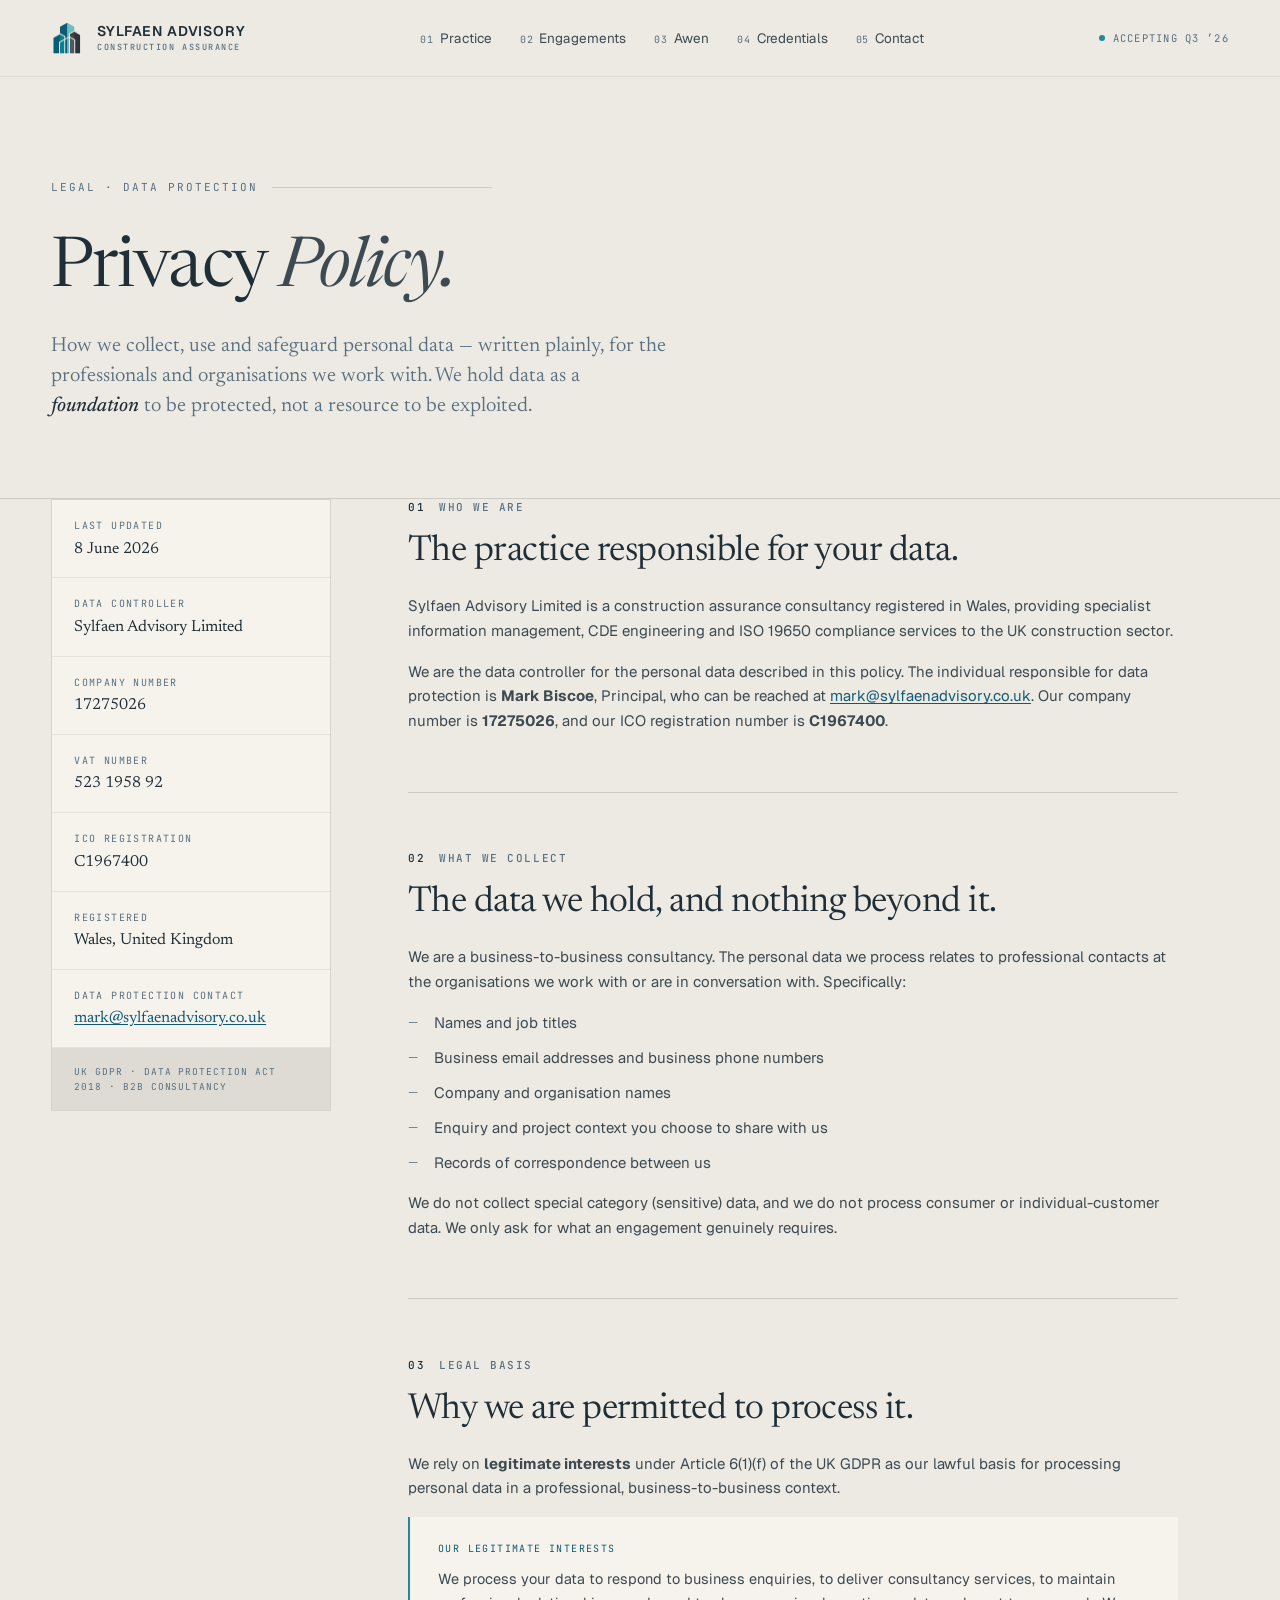
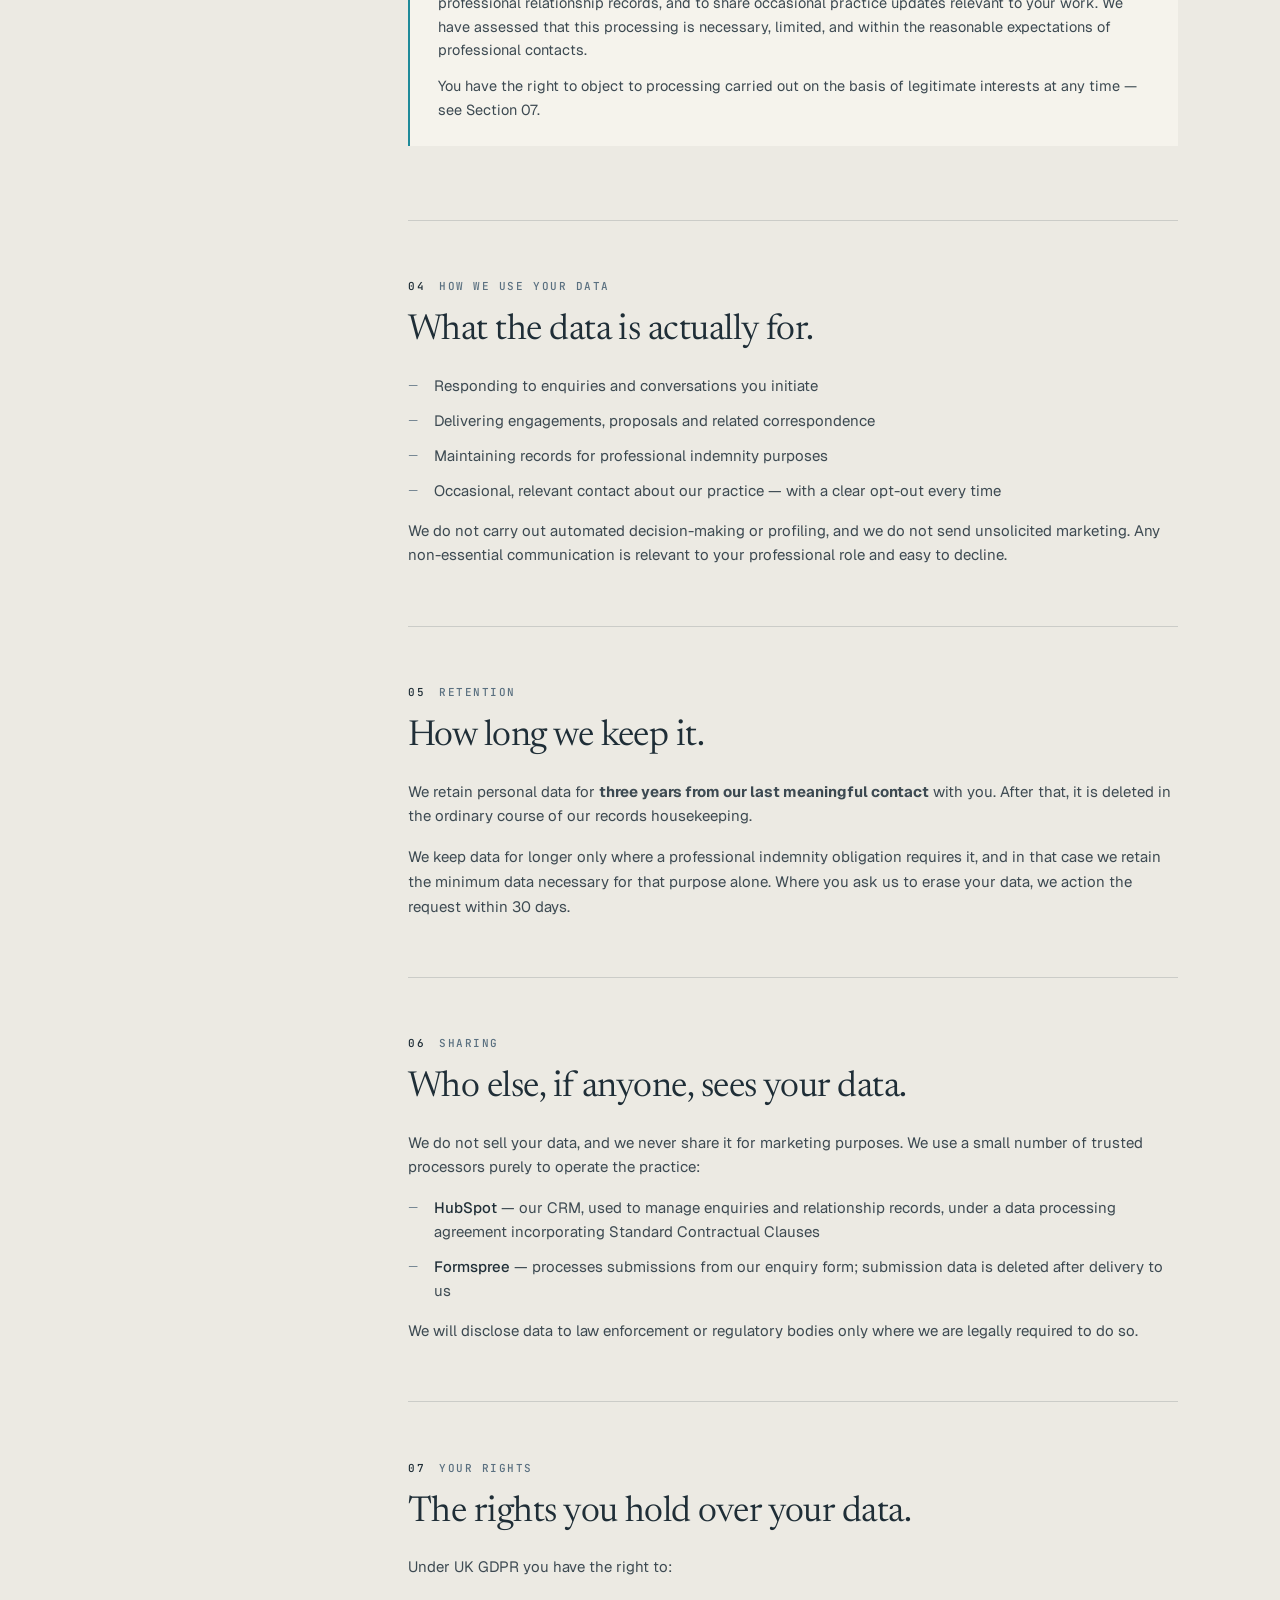
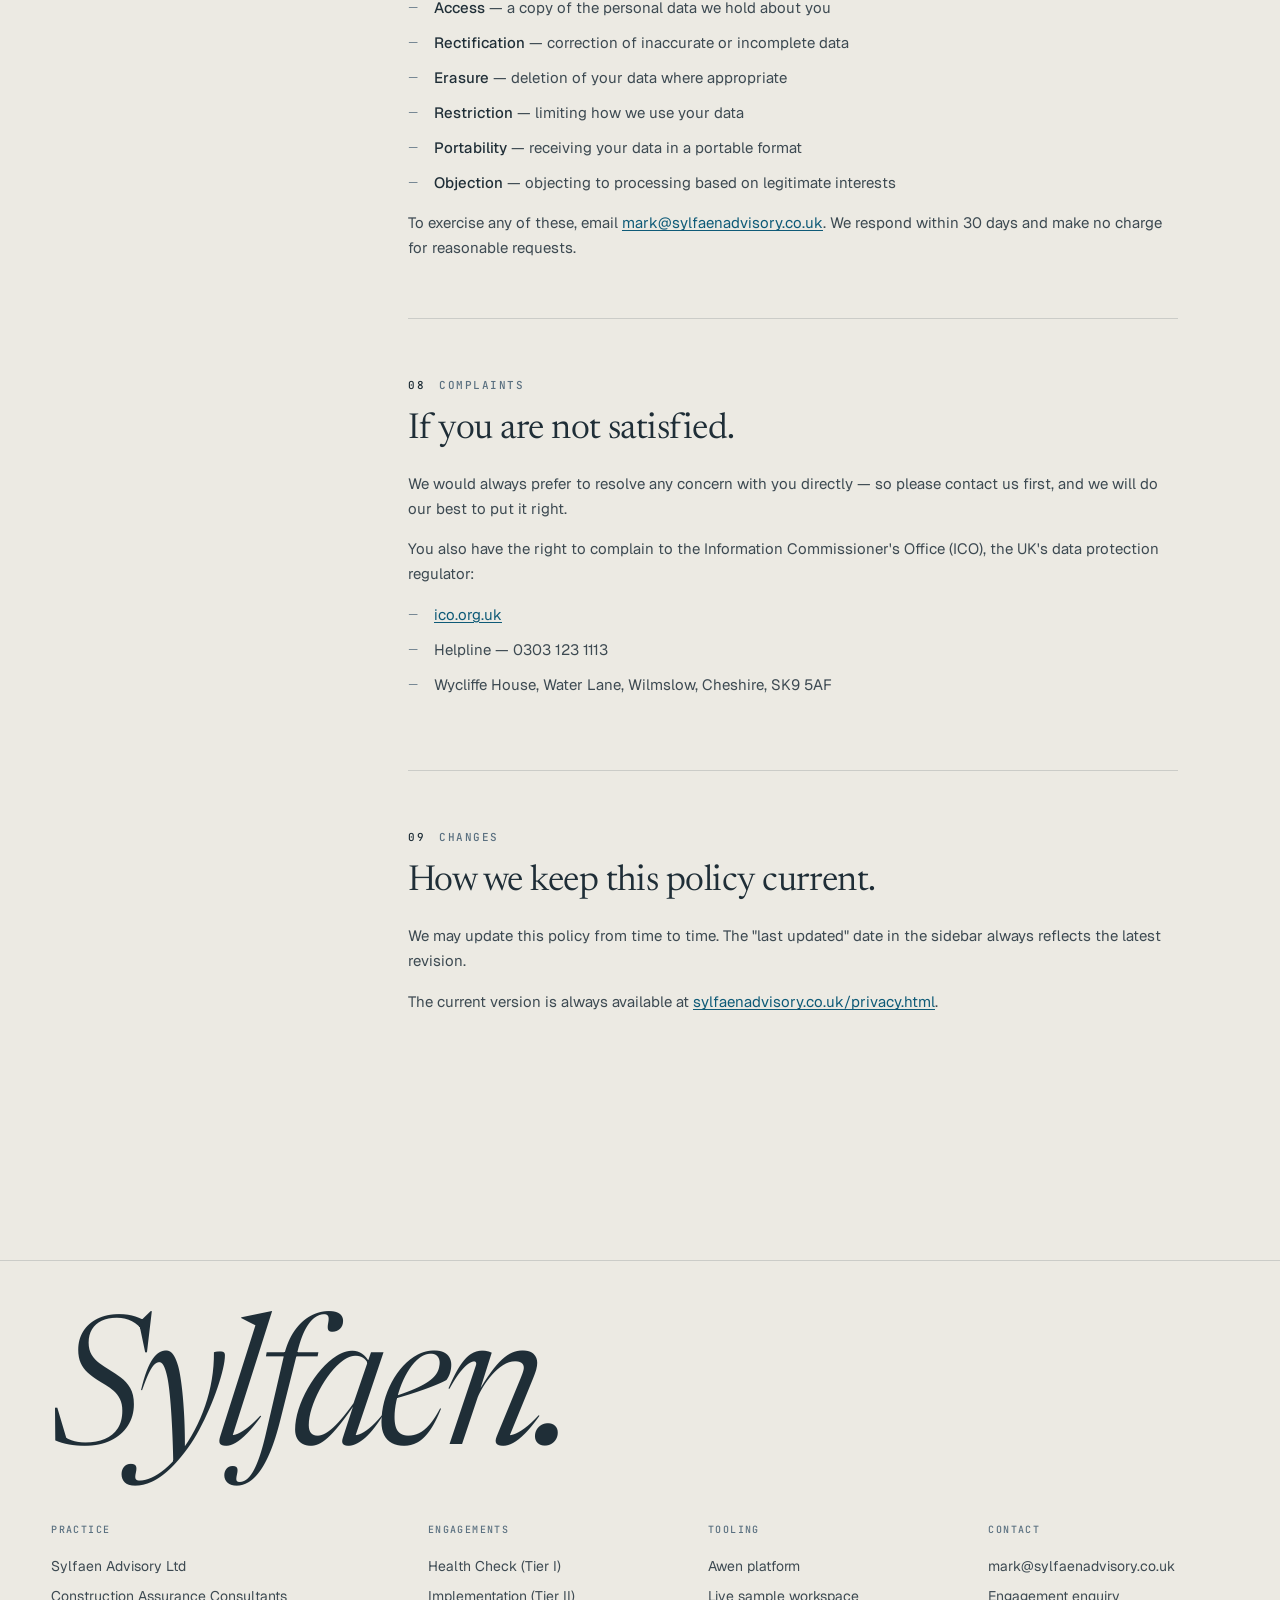
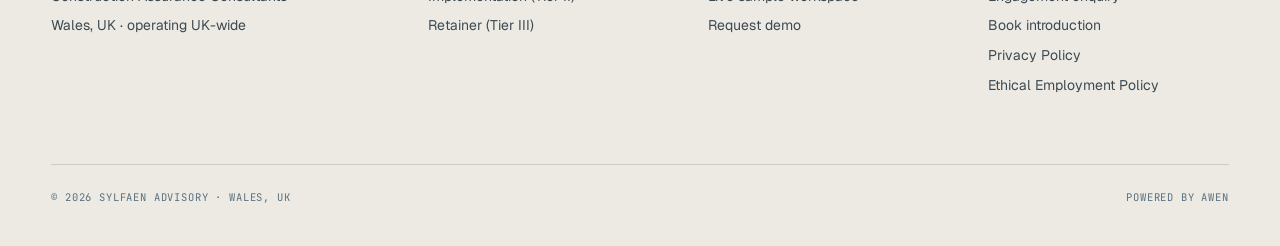
==== commit 4fcf8e70: "Add ethical employment policy page and link from footer" ====
--- a/privacy.html
+++ b/privacy.html
@@ -250,6 +250,10 @@
           <div class="meta-row">
             <span class="k">Company number</span>
             <span class="v">17275026</span>
+          </div>
+          <div class="meta-row">
+            <span class="k">VAT number</span>
+            <span class="v">523 1958 92</span>
           </div>
           <div class="meta-row">
             <span class="k">ICO registration</span>
@@ -473,6 +477,7 @@
             <li><a href="index.html#contact">Engagement enquiry</a></li>
             <li><a href="index.html#contact">Book introduction</a></li>
             <li><a href="privacy.html">Privacy Policy</a></li>
+            <li><a href="ethical-employment-policy.html">Ethical Employment Policy</a></li>
           </ul>
         </div>
       </div>
--- a/styles.css
+++ b/styles.css
@@ -586,8 +586,8 @@
 
 .hero-strip-content {
   display: flex;
-  gap: 40px;
-  overflow: hidden;
+  flex-wrap: wrap;
+  gap: 10px 32px;
 }
 
 .hero-strip-item {
@@ -1351,8 +1351,8 @@
   position: absolute; inset: 0; z-index: 5;
   display: flex; flex-direction: column; align-items: center; justify-content: center;
   text-align: center; gap: 14px; padding: 40px;
-  background: linear-gradient(180deg, rgba(12,20,26,0.35) 0%, rgba(12,20,26,0.72) 55%, rgba(12,20,26,0.88) 100%);
-  backdrop-filter: blur(2px);
+  background: rgba(12,20,26,0.86);
+  backdrop-filter: blur(3px);
 }
 .awen-gate-eyebrow {
   font-family: var(--mono); font-size: 10.5px; letter-spacing: 0.14em; text-transform: uppercase;
@@ -1781,6 +1781,18 @@
 
 /* === Credentials === */
 
+.badge-list { list-style: none; margin: 16px 0 0; padding: 12px 0 0; display: flex; flex-direction: column; gap: 8px; border-top: 1px solid rgba(12,94,118,0.15); }
+.badge-list a {
+  display: flex; flex-direction: column; align-items: flex-start; gap: 3px;
+  text-decoration: none; padding: 8px 8px; margin: 0 -8px; border-radius: 4px;
+  transition: background 150ms ease;
+}
+.badge-list a:hover { background: rgba(58,154,166,0.08); }
+.badge-list a:hover .badge-verify { color: #3A9AA6; }
+.badge-name { font-size: 12.5px; font-weight: 600; color: #0C5E76; line-height: 1.35; }
+.badge-issuer { font-size: 11.5px; color: var(--slate); }
+.badge-verify { font-size: 11px; font-weight: 600; color: #0C5E76; letter-spacing: 0.02em; }
+
 .credentials {
   display: grid;
   grid-template-columns: repeat(3, 1fr);
